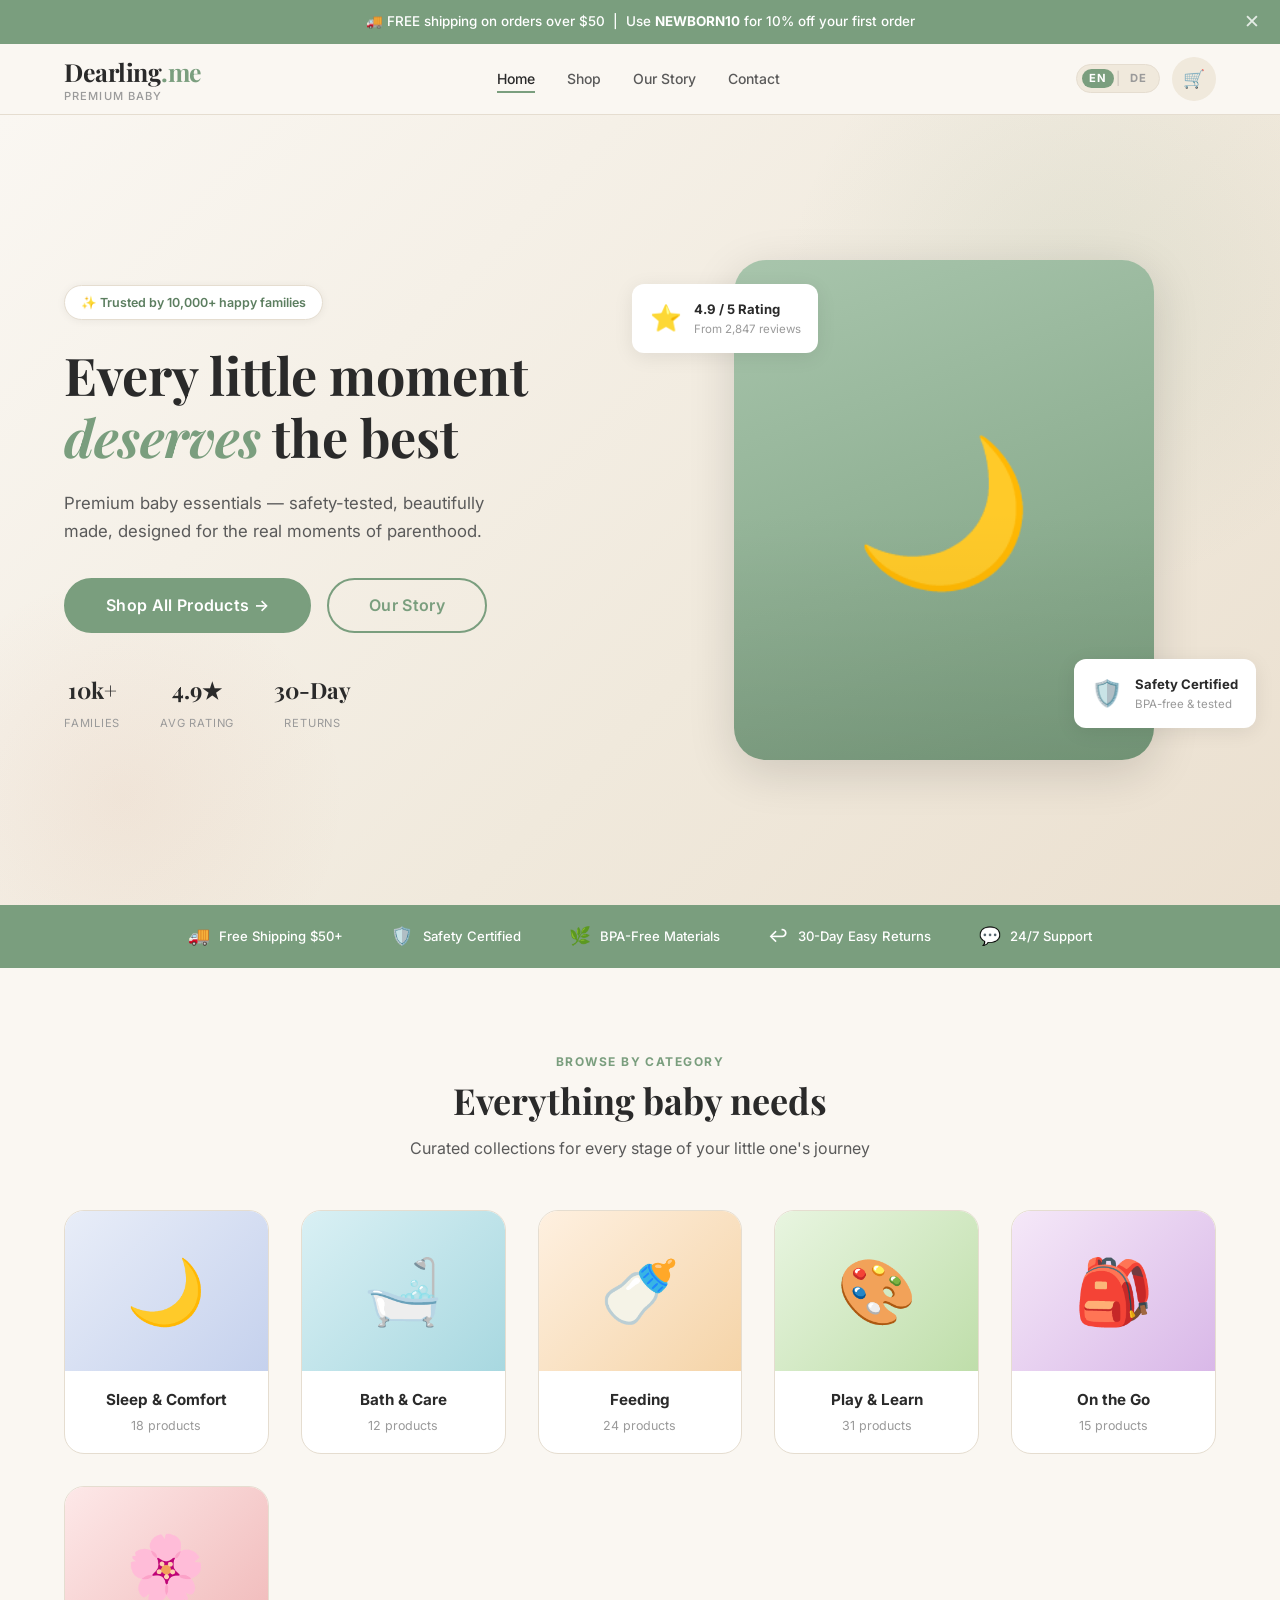
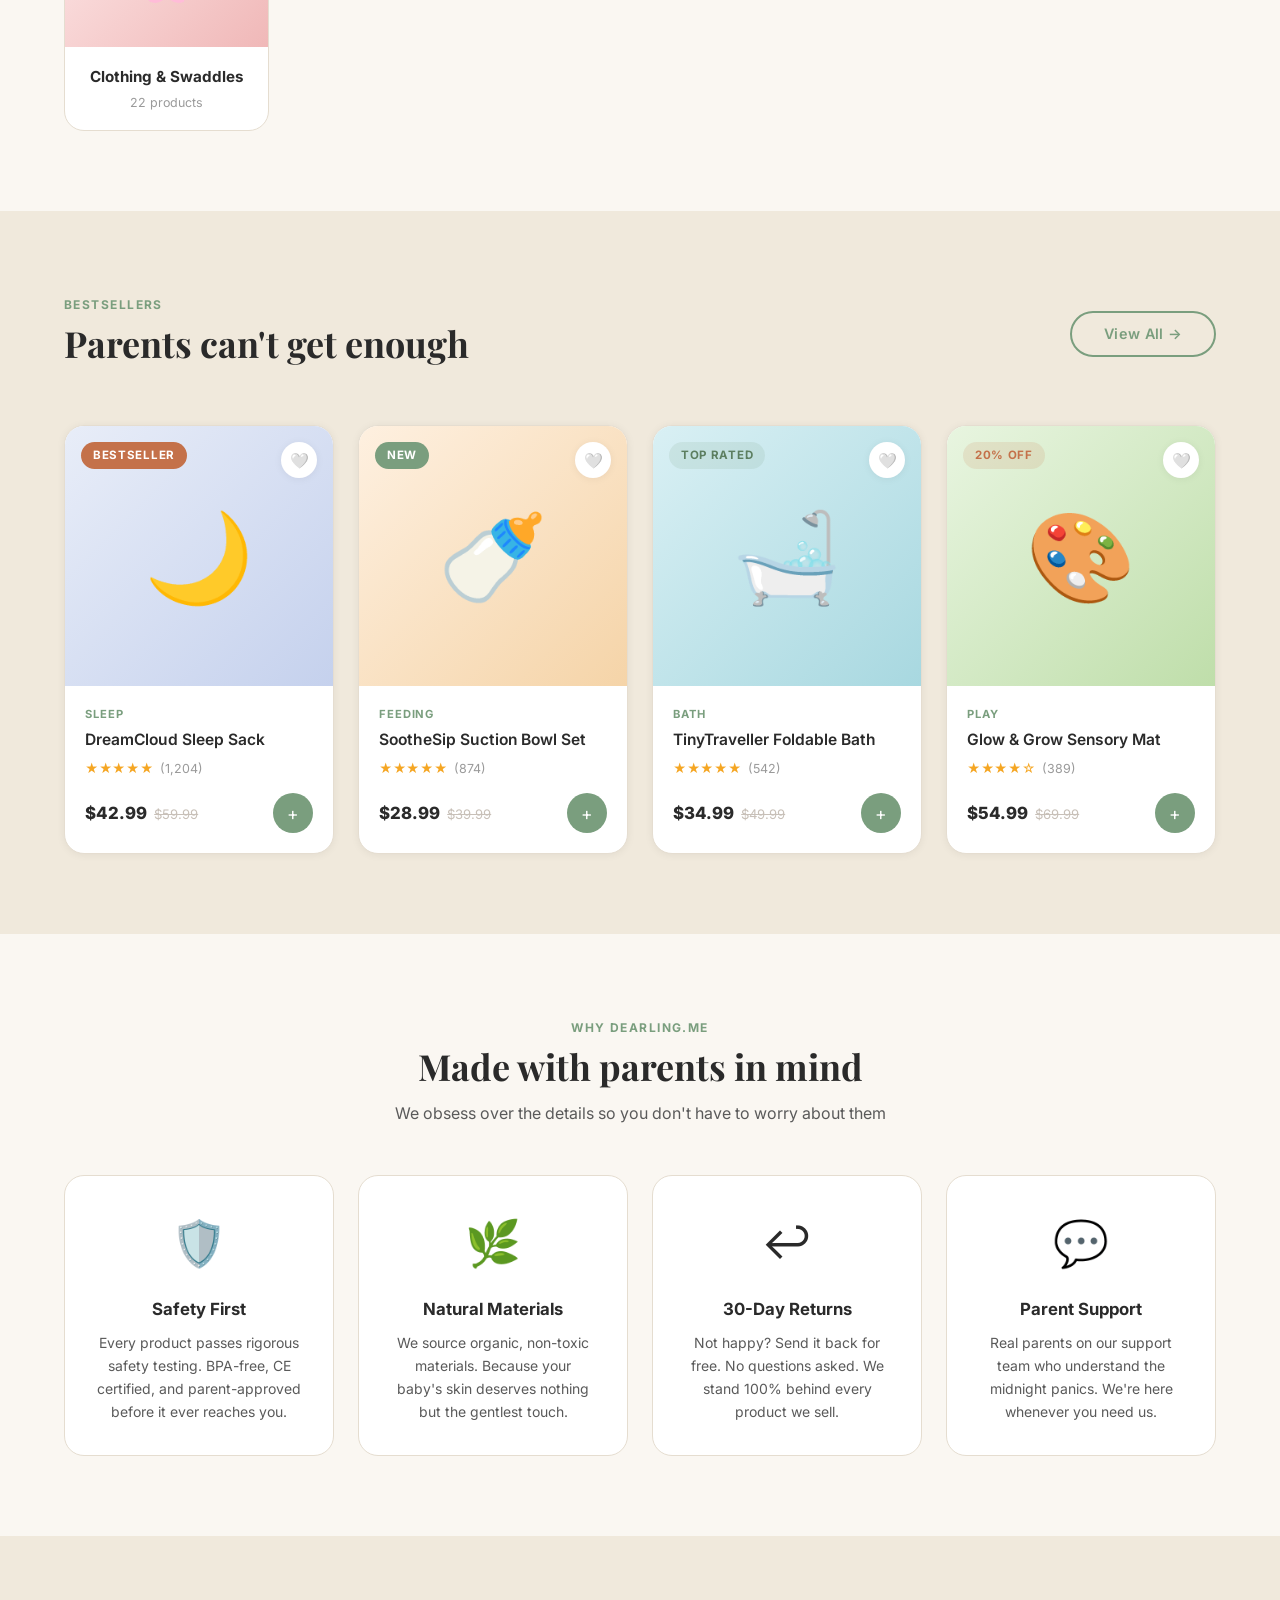
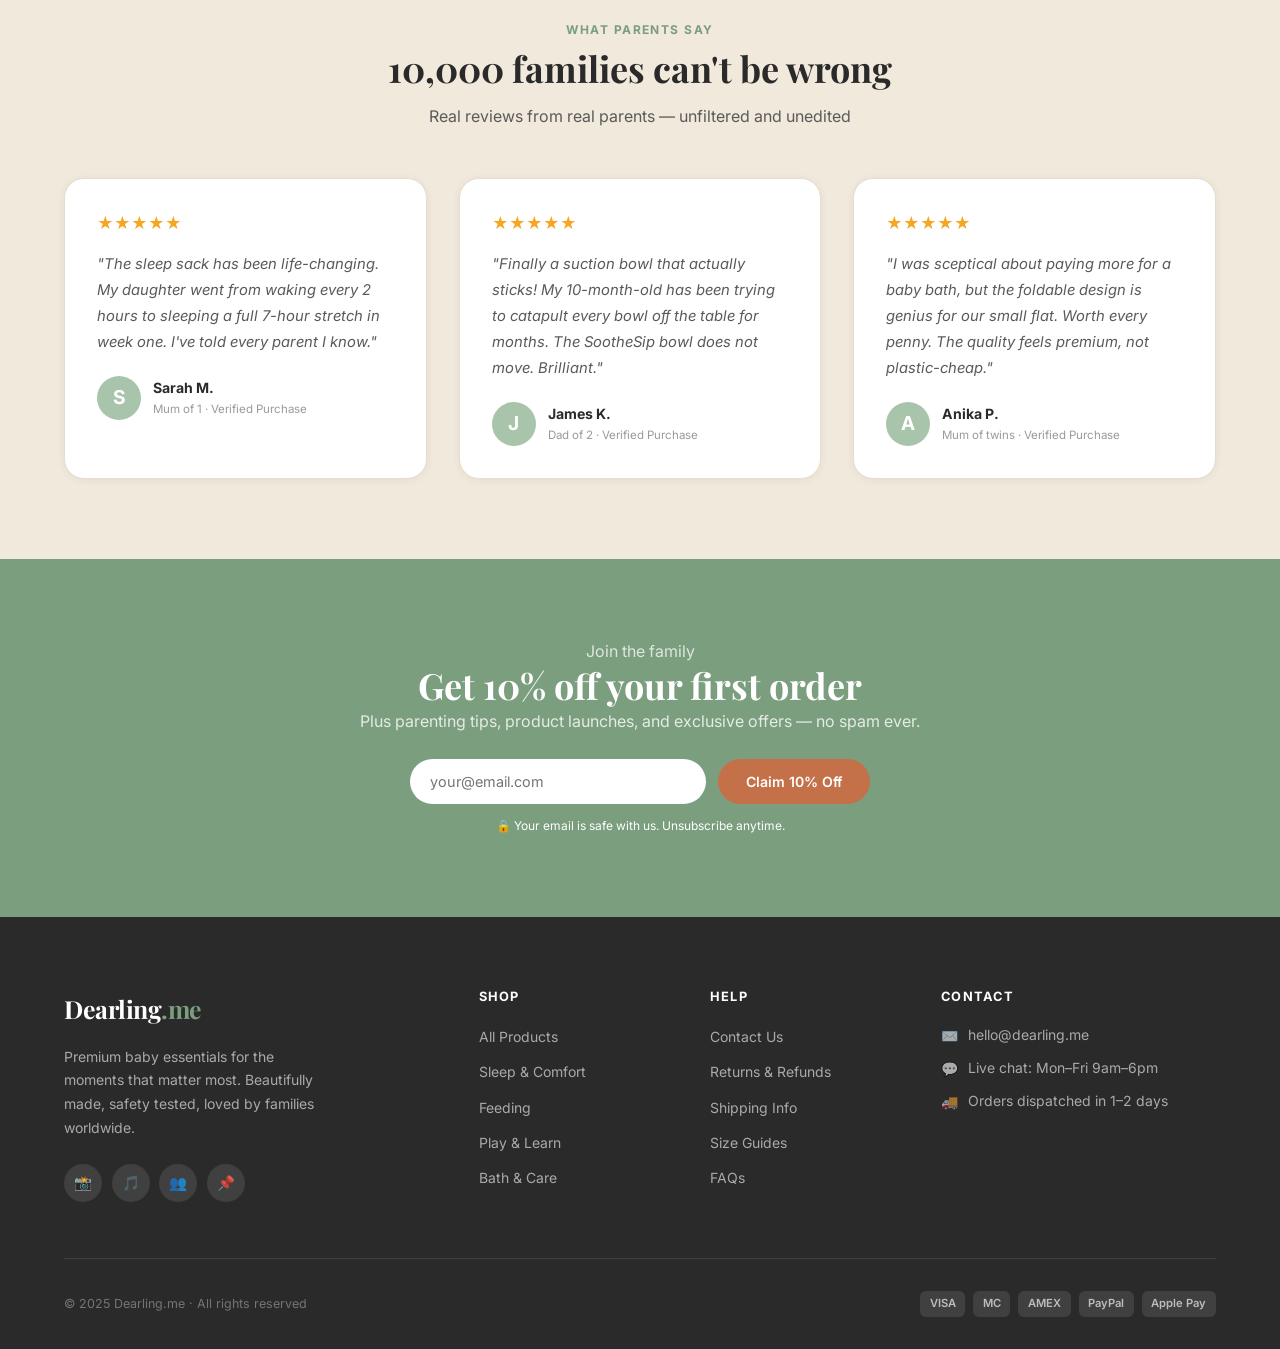
==== index.html @ 8b1aab77 "Add full Dearling.me website with EN/DE bilingual support - index.html: homepage with hero, categori" ====
<!DOCTYPE html>
<html lang="en">
<head>
  <meta charset="UTF-8">
  <meta name="viewport" content="width=device-width, initial-scale=1.0">
  <title>Dearling.me — Premium Baby Products</title>
  <meta name="description" content="Beautifully designed, safety-tested baby essentials. Sleep, feeding, bath, and play products parents trust.">
  <link rel="preconnect" href="https://fonts.googleapis.com">
  <link rel="preconnect" href="https://fonts.gstatic.com" crossorigin>
  <link href="https://fonts.googleapis.com/css2?family=Inter:wght@400;500;600;700;800&family=Playfair+Display:ital,wght@0,400;0,600;0,700;1,400&display=swap" rel="stylesheet">
  <link rel="stylesheet" href="css/style.css">
</head>
<body>

  <!-- PROMO BANNER -->
  <div class="promo-banner">
    <span data-i18n="promo">🚚 FREE shipping on orders over $50 &nbsp;|&nbsp; Use <strong>NEWBORN10</strong> for 10% off your first order</span>
    <button class="promo-close" aria-label="Close">✕</button>
  </div>

  <!-- HEADER -->
  <header class="header">
    <div class="container">
      <nav class="nav">
        <a href="index.html" class="logo">Dearling<span>.me</span><small>Premium Baby</small></a>
        <ul class="nav-links">
          <li><a href="index.html" class="active" data-i18n="nav.home">Home</a></li>
          <li><a href="pages/shop.html" data-i18n="nav.shop">Shop</a></li>
          <li><a href="pages/about.html" data-i18n="nav.about">Our Story</a></li>
          <li><a href="pages/contact.html" data-i18n="nav.contact">Contact</a></li>
        </ul>
        <div class="nav-actions">
          <div class="lang-switcher">
            <button class="lang-btn active" data-lang="en">EN</button>
            <span class="lang-sep">|</span>
            <button class="lang-btn" data-lang="de">DE</button>
          </div>
          <a href="pages/cart.html" class="cart-btn" aria-label="Shopping cart">
            🛒 <span class="cart-count"></span>
          </a>
          <button class="hamburger" aria-label="Open menu">
            <span></span><span></span><span></span>
          </button>
        </div>
      </nav>
    </div>
  </header>

  <!-- MOBILE NAV -->
  <div class="mobile-nav" role="dialog" aria-label="Mobile menu">
    <button class="mobile-nav-close" aria-label="Close menu">✕</button>
    <ul class="mobile-nav-links">
      <li><a href="index.html" data-i18n="nav.home">Home</a></li>
      <li><a href="pages/shop.html" data-i18n="nav.shop">Shop</a></li>
      <li><a href="pages/about.html" data-i18n="nav.about">Our Story</a></li>
      <li><a href="pages/contact.html" data-i18n="nav.contact">Contact</a></li>
      <li><a href="pages/cart.html">Cart 🛒</a></li>
    </ul>
  </div>

  <!-- ===================== HERO ===================== -->
  <section class="hero">
    <div class="container">
      <div class="hero-inner">
        <div class="hero-content">
          <div class="hero-tag" data-i18n="hero.tag">✨ Trusted by 10,000+ happy families</div>
          <h1 data-i18n="hero.h1">Every little moment <em>deserves</em> the best</h1>
          <p class="hero-subtitle" data-i18n="hero.subtitle">Premium baby essentials — safety-tested, beautifully made, designed for the real moments of parenthood.</p>
          <div class="hero-ctas">
            <a href="pages/shop.html" class="btn btn-primary btn-lg" data-i18n="hero.cta1">Shop All Products →</a>
            <a href="pages/about.html" class="btn btn-secondary btn-lg" data-i18n="hero.cta2">Our Story</a>
          </div>
          <div class="hero-stats">
            <div class="stat-item">
              <span class="stat-num" data-i18n="hero.stat1.num">10k+</span>
              <span class="stat-label" data-i18n="hero.stat1.label">Families</span>
            </div>
            <div class="stat-item">
              <span class="stat-num" data-i18n="hero.stat2.num">4.9★</span>
              <span class="stat-label" data-i18n="hero.stat2.label">Avg Rating</span>
            </div>
            <div class="stat-item">
              <span class="stat-num" data-i18n="hero.stat3.num">30-Day</span>
              <span class="stat-label" data-i18n="hero.stat3.label">Returns</span>
            </div>
          </div>
        </div>

        <div class="hero-visual">
          <div class="hero-img-wrap">🌙</div>
          <div class="hero-float card-1">
            <div class="float-icon">⭐</div>
            <div>
              <div class="float-title" data-i18n="hero.f1.title">4.9 / 5 Rating</div>
              <div class="float-sub" data-i18n="hero.f1.sub">From 2,847 reviews</div>
            </div>
          </div>
          <div class="hero-float card-2">
            <div class="float-icon">🛡️</div>
            <div>
              <div class="float-title" data-i18n="hero.f2.title">Safety Certified</div>
              <div class="float-sub" data-i18n="hero.f2.sub">BPA-free & tested</div>
            </div>
          </div>
        </div>
      </div>
    </div>
  </section>

  <!-- TRUST BAR -->
  <div class="trust-bar">
    <div class="container">
      <div class="trust-items">
        <div class="trust-item"><span>🚚</span><span data-i18n="trust.ship">Free Shipping $50+</span></div>
        <div class="trust-item"><span>🛡️</span><span data-i18n="trust.safety">Safety Certified</span></div>
        <div class="trust-item"><span>🌿</span><span data-i18n="trust.bpa">BPA-Free Materials</span></div>
        <div class="trust-item"><span>↩️</span><span data-i18n="trust.returns">30-Day Easy Returns</span></div>
        <div class="trust-item"><span>💬</span><span data-i18n="trust.support">24/7 Support</span></div>
      </div>
    </div>
  </div>

  <!-- ===================== CATEGORIES ===================== -->
  <section class="section">
    <div class="container">
      <div class="section-header center">
        <span class="eyebrow" data-i18n="cat.eyebrow">Browse by Category</span>
        <h2 data-i18n="cat.h2">Everything baby needs</h2>
        <p data-i18n="cat.sub">Curated collections for every stage of your little one's journey</p>
      </div>
      <div class="grid-3" style="grid-template-columns: repeat(auto-fit, minmax(180px, 1fr));">
        <a href="pages/shop.html?cat=sleep" class="category-card">
          <div class="category-img cat-sleep">🌙</div>
          <div class="category-body">
            <div class="category-name" data-i18n="cat.sleep">Sleep & Comfort</div>
            <div class="category-sub" data-i18n="cat.sleep.n">18 products</div>
          </div>
        </a>
        <a href="pages/shop.html?cat=bath" class="category-card">
          <div class="category-img cat-bath">🛁</div>
          <div class="category-body">
            <div class="category-name" data-i18n="cat.bath">Bath & Care</div>
            <div class="category-sub" data-i18n="cat.bath.n">12 products</div>
          </div>
        </a>
        <a href="pages/shop.html?cat=feed" class="category-card">
          <div class="category-img cat-feed">🍼</div>
          <div class="category-body">
            <div class="category-name" data-i18n="cat.feed">Feeding</div>
            <div class="category-sub" data-i18n="cat.feed.n">24 products</div>
          </div>
        </a>
        <a href="pages/shop.html?cat=play" class="category-card">
          <div class="category-img cat-play">🎨</div>
          <div class="category-body">
            <div class="category-name" data-i18n="cat.play">Play & Learn</div>
            <div class="category-sub" data-i18n="cat.play.n">31 products</div>
          </div>
        </a>
        <a href="pages/shop.html?cat=travel" class="category-card">
          <div class="category-img cat-travel">🎒</div>
          <div class="category-body">
            <div class="category-name" data-i18n="cat.travel">On the Go</div>
            <div class="category-sub" data-i18n="cat.travel.n">15 products</div>
          </div>
        </a>
        <a href="pages/shop.html?cat=wear" class="category-card">
          <div class="category-img cat-wear">🌸</div>
          <div class="category-body">
            <div class="category-name" data-i18n="cat.wear">Clothing & Swaddles</div>
            <div class="category-sub" data-i18n="cat.wear.n">22 products</div>
          </div>
        </a>
      </div>
    </div>
  </section>

  <!-- ===================== FEATURED PRODUCTS ===================== -->
  <section class="section why-bg">
    <div class="container">
      <div class="section-header flex-between">
        <div>
          <span class="eyebrow" data-i18n="best.eyebrow">Bestsellers</span>
          <h2 data-i18n="best.h2">Parents can't get enough</h2>
        </div>
        <a href="pages/shop.html" class="btn btn-secondary" style="flex-shrink:0" data-i18n="best.viewall">View All →</a>
      </div>
      <div class="grid-4">

        <div class="product-card">
          <div class="product-card-img" style="background:linear-gradient(135deg,#E8EDF8,#C5D1ED);">🌙
            <div class="product-card-badges"><span class="badge badge-sale">Bestseller</span></div>
            <button class="product-card-wish">🤍</button>
          </div>
          <div class="product-card-body">
            <div class="card-category" data-i18n="card.cat.sleep">Sleep</div>
            <a href="pages/product.html"><div class="card-name">DreamCloud Sleep Sack</div></a>
            <div class="card-rating"><span class="stars">★★★★★</span><span class="rating-count">(1,204)</span></div>
            <div class="product-card-footer">
              <div class="card-price"><span class="price-now">$42.99</span><span class="price-was">$59.99</span></div>
              <button class="add-cart-btn" data-add-cart="dream-sleep-sack" data-name="DreamCloud Sleep Sack" data-price="42.99" data-emoji="🌙">+</button>
            </div>
          </div>
        </div>

        <div class="product-card">
          <div class="product-card-img" style="background:linear-gradient(135deg,#FEF0E0,#F5D4A8);">🍼
            <div class="product-card-badges"><span class="badge badge-new">New</span></div>
            <button class="product-card-wish">🤍</button>
          </div>
          <div class="product-card-body">
            <div class="card-category" data-i18n="card.cat.feed">Feeding</div>
            <a href="pages/product.html"><div class="card-name">SootheSip Suction Bowl Set</div></a>
            <div class="card-rating"><span class="stars">★★★★★</span><span class="rating-count">(874)</span></div>
            <div class="product-card-footer">
              <div class="card-price"><span class="price-now">$28.99</span><span class="price-was">$39.99</span></div>
              <button class="add-cart-btn" data-add-cart="soothe-sip-bowl" data-name="SootheSip Suction Bowl Set" data-price="28.99" data-emoji="🍼">+</button>
            </div>
          </div>
        </div>

        <div class="product-card">
          <div class="product-card-img" style="background:linear-gradient(135deg,#D9F0F4,#A8D8E0);">🛁
            <div class="product-card-badges"><span class="badge badge-sage">Top Rated</span></div>
            <button class="product-card-wish">🤍</button>
          </div>
          <div class="product-card-body">
            <div class="card-category" data-i18n="card.cat.bath">Bath</div>
            <a href="pages/product.html"><div class="card-name">TinyTraveller Foldable Bath</div></a>
            <div class="card-rating"><span class="stars">★★★★★</span><span class="rating-count">(542)</span></div>
            <div class="product-card-footer">
              <div class="card-price"><span class="price-now">$34.99</span><span class="price-was">$49.99</span></div>
              <button class="add-cart-btn" data-add-cart="tiny-traveller-bath" data-name="TinyTraveller Foldable Bath" data-price="34.99" data-emoji="🛁">+</button>
            </div>
          </div>
        </div>

        <div class="product-card">
          <div class="product-card-img" style="background:linear-gradient(135deg,#E8F5E0,#BFDEAA);">🎨
            <div class="product-card-badges"><span class="badge badge-terra">20% Off</span></div>
            <button class="product-card-wish">🤍</button>
          </div>
          <div class="product-card-body">
            <div class="card-category" data-i18n="card.cat.play">Play</div>
            <a href="pages/product.html"><div class="card-name">Glow &amp; Grow Sensory Mat</div></a>
            <div class="card-rating"><span class="stars">★★★★☆</span><span class="rating-count">(389)</span></div>
            <div class="product-card-footer">
              <div class="card-price"><span class="price-now">$54.99</span><span class="price-was">$69.99</span></div>
              <button class="add-cart-btn" data-add-cart="glow-grow-mat" data-name="Glow & Grow Sensory Mat" data-price="54.99" data-emoji="🎨">+</button>
            </div>
          </div>
        </div>

      </div>
    </div>
  </section>

  <!-- ===================== WHY US ===================== -->
  <section class="section">
    <div class="container">
      <div class="section-header center">
        <span class="eyebrow" data-i18n="why.eyebrow">Why Dearling.me</span>
        <h2 data-i18n="why.h2">Made with parents in mind</h2>
        <p data-i18n="why.sub">We obsess over the details so you don't have to worry about them</p>
      </div>
      <div class="grid-4">
        <div class="why-card">
          <div class="why-icon">🛡️</div>
          <div class="why-title" data-i18n="why.s.title">Safety First</div>
          <div class="why-desc" data-i18n="why.s.desc">Every product passes rigorous safety testing. BPA-free, CE certified, and parent-approved before it ever reaches you.</div>
        </div>
        <div class="why-card">
          <div class="why-icon">🌿</div>
          <div class="why-title" data-i18n="why.n.title">Natural Materials</div>
          <div class="why-desc" data-i18n="why.n.desc">We source organic, non-toxic materials. Because your baby's skin deserves nothing but the gentlest touch.</div>
        </div>
        <div class="why-card">
          <div class="why-icon">↩️</div>
          <div class="why-title" data-i18n="why.r.title">30-Day Returns</div>
          <div class="why-desc" data-i18n="why.r.desc">Not happy? Send it back for free. No questions asked. We stand 100% behind every product we sell.</div>
        </div>
        <div class="why-card">
          <div class="why-icon">💬</div>
          <div class="why-title" data-i18n="why.p.title">Parent Support</div>
          <div class="why-desc" data-i18n="why.p.desc">Real parents on our support team who understand the midnight panics. We're here whenever you need us.</div>
        </div>
      </div>
    </div>
  </section>

  <!-- ===================== TESTIMONIALS ===================== -->
  <section class="section why-bg">
    <div class="container">
      <div class="section-header center">
        <span class="eyebrow" data-i18n="test.eyebrow">What Parents Say</span>
        <h2 data-i18n="test.h2">10,000 families can't be wrong</h2>
        <p data-i18n="test.sub">Real reviews from real parents — unfiltered and unedited</p>
      </div>
      <div class="grid-3">
        <div class="testimonial-card">
          <div class="test-rating">★★★★★</div>
          <p class="test-text" data-i18n="test.1.text">"The sleep sack has been life-changing. My daughter went from waking every 2 hours to sleeping a full 7-hour stretch in week one."</p>
          <div class="test-author">
            <div class="author-av">S</div>
            <div>
              <div class="author-name" data-i18n="test.1.name">Sarah M.</div>
              <div class="author-meta" data-i18n="test.1.meta">Mum of 1 · Verified Purchase</div>
            </div>
          </div>
        </div>
        <div class="testimonial-card">
          <div class="test-rating">★★★★★</div>
          <p class="test-text" data-i18n="test.2.text">"Finally a suction bowl that actually sticks! The SootheSip bowl does not move. Brilliant."</p>
          <div class="test-author">
            <div class="author-av">J</div>
            <div>
              <div class="author-name" data-i18n="test.2.name">James K.</div>
              <div class="author-meta" data-i18n="test.2.meta">Dad of 2 · Verified Purchase</div>
            </div>
          </div>
        </div>
        <div class="testimonial-card">
          <div class="test-rating">★★★★★</div>
          <p class="test-text" data-i18n="test.3.text">"I was sceptical about paying more for a baby bath, but the foldable design is genius. Worth every penny."</p>
          <div class="test-author">
            <div class="author-av">A</div>
            <div>
              <div class="author-name" data-i18n="test.3.name">Anika P.</div>
              <div class="author-meta" data-i18n="test.3.meta">Mum of twins · Verified Purchase</div>
            </div>
          </div>
        </div>
      </div>
    </div>
  </section>

  <!-- NEWSLETTER -->
  <section class="section newsletter text-center">
    <div class="container">
      <span class="eyebrow" data-i18n="news.eyebrow">Join the family</span>
      <h2 data-i18n="news.h2">Get 10% off your first order</h2>
      <p style="color:rgba(255,255,255,0.8)" data-i18n="news.sub">Plus parenting tips, product launches, and exclusive offers — no spam ever.</p>
      <form class="newsletter-form" novalidate>
        <input type="email" class="newsletter-input" data-i18n-ph="news.ph" placeholder="your@email.com" required>
        <button type="submit" class="newsletter-btn" data-i18n="news.btn">Claim 10% Off</button>
      </form>
      <p class="newsletter-note" data-i18n="news.note">🔒 Your email is safe with us. Unsubscribe anytime.</p>
    </div>
  </section>

  <!-- FOOTER -->
  <footer class="footer">
    <div class="container">
      <div class="footer-grid">
        <div class="footer-brand">
          <div class="logo">Dearling<span>.me</span></div>
          <p data-i18n="footer.tagline">Premium baby essentials for the moments that matter most.</p>
          <div class="footer-socials">
            <a href="#" class="social-btn">📸</a><a href="#" class="social-btn">🎵</a>
            <a href="#" class="social-btn">👥</a><a href="#" class="social-btn">📌</a>
          </div>
        </div>
        <div class="footer-col">
          <h4 data-i18n="footer.shop">Shop</h4>
          <ul class="footer-links">
            <li><a href="pages/shop.html" data-i18n="footer.all">All Products</a></li>
            <li><a href="pages/shop.html?cat=sleep" data-i18n="cat.sleep">Sleep &amp; Comfort</a></li>
            <li><a href="pages/shop.html?cat=feed" data-i18n="cat.feed">Feeding</a></li>
            <li><a href="pages/shop.html?cat=play" data-i18n="cat.play">Play &amp; Learn</a></li>
            <li><a href="pages/shop.html?cat=bath" data-i18n="cat.bath">Bath &amp; Care</a></li>
          </ul>
        </div>
        <div class="footer-col">
          <h4 data-i18n="footer.help">Help</h4>
          <ul class="footer-links">
            <li><a href="pages/contact.html" data-i18n="footer.contactus">Contact Us</a></li>
            <li><a href="#" data-i18n="footer.returns">Returns &amp; Refunds</a></li>
            <li><a href="#" data-i18n="footer.shipping">Shipping Info</a></li>
            <li><a href="#" data-i18n="footer.sizes">Size Guides</a></li>
            <li><a href="#" data-i18n="footer.faq">FAQs</a></li>
          </ul>
        </div>
        <div class="footer-col">
          <h4 data-i18n="footer.contact">Contact</h4>
          <div class="footer-contact-item"><span>✉️</span><span>hello@dearling.me</span></div>
          <div class="footer-contact-item"><span>💬</span><span data-i18n="footer.chat">Live chat: Mon–Fri 9am–6pm</span></div>
          <div class="footer-contact-item"><span>🚚</span><span data-i18n="footer.dispatch">Orders dispatched in 1–2 days</span></div>
        </div>
      </div>
      <div class="footer-bottom">
        <p data-i18n="footer.copy">© 2025 Dearling.me · All rights reserved</p>
        <div class="payment-icons">
          <span class="pay-icon">VISA</span><span class="pay-icon">MC</span>
          <span class="pay-icon">AMEX</span><span class="pay-icon">PayPal</span>
          <span class="pay-icon">Apple Pay</span>
        </div>
      </div>
    </div>
  </footer>

  <script src="js/main.js"></script>
  <script src="js/i18n.js"></script>
</body>
</html>
---- css/style.css ----
/* ===================================================================
   DEARLING.ME — Premium Baby Products
   Global Stylesheet
   =================================================================== */

/* ===== CSS VARIABLES ===== */
:root {
  --cream:        #FAF7F2;
  --cream-dark:   #F0E9DC;
  --cream-darker: #E8DDD0;
  --sage:         #7A9E7E;
  --sage-dark:    #5C7E60;
  --sage-light:   #A8C5AC;
  --terracotta:   #C4714A;
  --terra-light:  #E8A882;
  --dark:         #2A2A2A;
  --medium:       #5A5A5A;
  --light:        #9A9A9A;
  --lighter:      #C8C0B8;
  --border:       #E5DDD0;
  --white:        #FFFFFF;
  --shadow-sm:    0 1px 8px rgba(0,0,0,0.06);
  --shadow:       0 4px 20px rgba(0,0,0,0.08);
  --shadow-lg:    0 12px 48px rgba(0,0,0,0.14);
  --radius:       12px;
  --radius-lg:    20px;
  --radius-xl:    32px;
  --transition:   all 0.3s ease;
  --font-heading: 'Playfair Display', Georgia, serif;
  --font-body:    'Inter', -apple-system, BlinkMacSystemFont, sans-serif;
}

/* ===== RESET & BASE ===== */
*, *::before, *::after { box-sizing: border-box; margin: 0; padding: 0; }
html { scroll-behavior: smooth; font-size: 16px; }
body {
  font-family: var(--font-body);
  background: var(--cream);
  color: var(--dark);
  line-height: 1.6;
  overflow-x: hidden;
  -webkit-font-smoothing: antialiased;
}
img { max-width: 100%; height: auto; display: block; }
a { text-decoration: none; color: inherit; }
ul { list-style: none; }
button { cursor: pointer; border: none; background: none; font-family: inherit; }
input, textarea, select { font-family: inherit; }

/* ===== TYPOGRAPHY ===== */
h1, h2, h3, h4, h5 {
  font-family: var(--font-heading);
  line-height: 1.2;
  color: var(--dark);
}
h1 { font-size: clamp(2rem, 5vw, 3.25rem); }
h2 { font-size: clamp(1.5rem, 3vw, 2.25rem); }
h3 { font-size: clamp(1.15rem, 2vw, 1.6rem); }
h4 { font-size: 1.15rem; }
p  { color: var(--medium); line-height: 1.7; }

/* ===== LAYOUT UTILITIES ===== */
.container { max-width: 1200px; margin: 0 auto; padding: 0 1.5rem; }
.section    { padding: 5rem 0; }
.section-sm { padding: 3rem 0; }

.grid-2 { display: grid; grid-template-columns: repeat(auto-fit, minmax(280px, 1fr)); gap: 2rem; }
.grid-3 { display: grid; grid-template-columns: repeat(auto-fit, minmax(240px, 1fr)); gap: 2rem; }
.grid-4 { display: grid; grid-template-columns: repeat(auto-fit, minmax(200px, 1fr)); gap: 1.5rem; }

.flex         { display: flex; align-items: center; }
.flex-between { display: flex; align-items: center; justify-content: space-between; }
.text-center  { text-align: center; }
.text-sage    { color: var(--sage); }
.text-terra   { color: var(--terracotta); }

/* ===== SECTION HEADER ===== */
.section-header            { margin-bottom: 3rem; }
.section-header h2         { margin-bottom: 0.75rem; }
.section-header p          { max-width: 560px; color: var(--medium); }
.section-header.center     { text-align: center; }
.section-header.center p   { margin: 0 auto; }
.section-header .eyebrow   {
  display: inline-block;
  font-size: 0.75rem;
  font-weight: 700;
  letter-spacing: 0.12em;
  text-transform: uppercase;
  color: var(--sage);
  margin-bottom: 0.5rem;
}

/* ===== BUTTONS ===== */
.btn {
  display: inline-flex;
  align-items: center;
  justify-content: center;
  gap: 0.5rem;
  padding: 0.875rem 2rem;
  border-radius: 50px;
  font-size: 0.9rem;
  font-weight: 600;
  letter-spacing: 0.02em;
  transition: var(--transition);
  cursor: pointer;
  border: 2px solid transparent;
  white-space: nowrap;
  line-height: 1;
}
.btn-primary   { background: var(--sage); color: white; border-color: var(--sage); }
.btn-primary:hover {
  background: var(--sage-dark); border-color: var(--sage-dark);
  transform: translateY(-2px);
  box-shadow: 0 8px 24px rgba(122,158,126,0.35);
}
.btn-secondary { background: transparent; color: var(--sage); border-color: var(--sage); }
.btn-secondary:hover { background: var(--sage); color: white; transform: translateY(-2px); }
.btn-dark      { background: var(--dark); color: white; border-color: var(--dark); }
.btn-dark:hover {
  background: #3d3d3d;
  transform: translateY(-2px);
  box-shadow: 0 8px 24px rgba(0,0,0,0.25);
}
.btn-terra     { background: var(--terracotta); color: white; border-color: var(--terracotta); }
.btn-terra:hover {
  background: #b35e38;
  transform: translateY(-2px);
  box-shadow: 0 8px 24px rgba(196,113,74,0.35);
}
.btn-outline-white { background: transparent; color: white; border-color: white; }
.btn-outline-white:hover { background: white; color: var(--sage); }

.btn-lg   { padding: 1.1rem 2.5rem; font-size: 1rem; }
.btn-sm   { padding: 0.6rem 1.25rem; font-size: 0.8rem; }
.btn-full { width: 100%; }

/* ===== BADGE ===== */
.badge {
  display: inline-flex;
  align-items: center;
  padding: 0.25rem 0.75rem;
  border-radius: 50px;
  font-size: 0.72rem;
  font-weight: 700;
  letter-spacing: 0.06em;
  text-transform: uppercase;
}
.badge-sage     { background: rgba(122,158,126,0.14); color: var(--sage-dark); }
.badge-terra    { background: rgba(196,113,74,0.14); color: var(--terracotta); }
.badge-sale     { background: var(--terracotta); color: white; }
.badge-new      { background: var(--sage); color: white; }
.badge-cream    { background: var(--cream-dark); color: var(--medium); }

/* ===== STARS ===== */
.stars        { color: #F5A623; font-size: 0.8rem; letter-spacing: 0.05em; }
.rating-count { font-size: 0.78rem; color: var(--light); }

/* ===================================================================
   PROMO BANNER
   =================================================================== */
.promo-banner {
  background: var(--sage);
  color: white;
  text-align: center;
  padding: 0.7rem 3rem;
  font-size: 0.84rem;
  font-weight: 500;
  position: relative;
  overflow: hidden;
  transition: height 0.35s ease, opacity 0.35s ease;
}
.promo-banner a { color: white; text-decoration: underline; font-weight: 700; }
.promo-close {
  position: absolute;
  right: 1rem; top: 50%;
  transform: translateY(-50%);
  background: none; border: none;
  color: rgba(255,255,255,0.8);
  cursor: pointer;
  font-size: 1.2rem;
  line-height: 1;
  padding: 0.25rem;
  transition: opacity 0.2s;
}
.promo-close:hover { opacity: 1; color: white; }

/* ===================================================================
   HEADER / NAVIGATION
   =================================================================== */
.header {
  background: rgba(250,247,242,0.96);
  backdrop-filter: blur(14px);
  -webkit-backdrop-filter: blur(14px);
  position: sticky;
  top: 0;
  z-index: 100;
  border-bottom: 1px solid var(--border);
  transition: box-shadow 0.3s;
}
.header.scrolled { box-shadow: var(--shadow); }

.nav {
  display: flex;
  align-items: center;
  justify-content: space-between;
  height: 70px;
  gap: 2rem;
}

.logo {
  font-family: var(--font-heading);
  font-size: 1.55rem;
  font-weight: 700;
  color: var(--dark);
  flex-shrink: 0;
  letter-spacing: -0.02em;
}
.logo span { color: var(--sage); }
.logo small { font-size: 0.45em; font-family: var(--font-body); font-weight: 500; color: var(--light); display: block; margin-top: -4px; letter-spacing: 0.1em; text-transform: uppercase; }

.nav-links { display: flex; align-items: center; gap: 2rem; }
.nav-links a {
  font-size: 0.875rem;
  font-weight: 500;
  color: var(--medium);
  transition: color 0.2s;
  position: relative;
  padding-bottom: 2px;
}
.nav-links a::after {
  content: '';
  position: absolute;
  bottom: -4px; left: 0;
  width: 0; height: 2px;
  background: var(--sage);
  transition: width 0.3s;
}
.nav-links a:hover, .nav-links a.active { color: var(--dark); }
.nav-links a:hover::after, .nav-links a.active::after { width: 100%; }

.nav-actions { display: flex; align-items: center; gap: 0.75rem; }

.cart-btn {
  position: relative;
  width: 44px; height: 44px;
  border-radius: 50%;
  background: var(--cream-dark);
  display: flex; align-items: center; justify-content: center;
  font-size: 1.1rem;
  color: var(--dark);
  transition: var(--transition);
  text-decoration: none;
}
.cart-btn:hover { background: var(--sage); color: white; }

.cart-count {
  position: absolute;
  top: -4px; right: -4px;
  width: 20px; height: 20px;
  background: var(--terracotta);
  color: white;
  border-radius: 50%;
  font-size: 0.65rem;
  font-weight: 700;
  display: flex; align-items: center; justify-content: center;
  opacity: 0;
  transform: scale(0);
  transition: var(--transition);
}
.cart-count.visible { opacity: 1; transform: scale(1); }

/* Language Switcher */
.lang-switcher {
  display: flex;
  align-items: center;
  gap: 0.15rem;
  border: 1px solid var(--border);
  border-radius: 50px;
  padding: 0.2rem 0.35rem;
  background: var(--cream-dark);
}
.lang-sep { color: var(--lighter); font-size: 0.8rem; }
.lang-btn {
  font-size: 0.7rem;
  font-weight: 700;
  letter-spacing: 0.06em;
  color: var(--light);
  background: none;
  border: none;
  cursor: pointer;
  padding: 0.25rem 0.45rem;
  border-radius: 50px;
  transition: var(--transition);
  line-height: 1;
}
.lang-btn:hover { color: var(--dark); }
.lang-btn.active {
  color: white;
  background: var(--sage);
}

/* Hamburger */
.hamburger {
  display: none;
  flex-direction: column;
  gap: 5px;
  width: 28px;
  cursor: pointer;
  padding: 4px;
}
.hamburger span {
  display: block;
  height: 2px;
  background: var(--dark);
  border-radius: 2px;
  transition: var(--transition);
}

/* Mobile Nav */
.mobile-nav {
  display: none;
  position: fixed;
  inset: 0;
  background: var(--cream);
  z-index: 200;
  padding: 2rem;
  flex-direction: column;
}
.mobile-nav.open { display: flex; }
.mobile-nav-close {
  position: absolute;
  top: 1.25rem; right: 1.25rem;
  font-size: 1.5rem;
  cursor: pointer;
  color: var(--dark);
  width: 40px; height: 40px;
  display: flex; align-items: center; justify-content: center;
  border-radius: 50%;
  background: var(--cream-dark);
}
.mobile-nav-links {
  display: flex;
  flex-direction: column;
  gap: 1.5rem;
  margin-top: 5rem;
}
.mobile-nav-links a {
  font-family: var(--font-heading);
  font-size: 1.6rem;
  color: var(--dark);
  border-bottom: 1px solid var(--border);
  padding-bottom: 1.25rem;
}
.mobile-nav-links a:last-child { border-bottom: none; }

/* ===================================================================
   HERO
   =================================================================== */
.hero {
  background: linear-gradient(135deg, var(--cream) 0%, var(--cream-dark) 60%, #EBE0D0 100%);
  min-height: calc(100vh - 110px);
  display: flex;
  align-items: center;
  position: relative;
  overflow: hidden;
}
.hero::before {
  content: '';
  position: absolute;
  top: -15%; right: -8%;
  width: 600px; height: 600px;
  border-radius: 50%;
  background: radial-gradient(circle, rgba(122,158,126,0.12) 0%, transparent 70%);
  pointer-events: none;
}
.hero::after {
  content: '';
  position: absolute;
  bottom: -15%; left: -8%;
  width: 450px; height: 450px;
  border-radius: 50%;
  background: radial-gradient(circle, rgba(196,113,74,0.08) 0%, transparent 70%);
  pointer-events: none;
}

.hero-inner {
  display: grid;
  grid-template-columns: 1fr 1fr;
  gap: 4rem;
  align-items: center;
  padding: 5rem 0;
  position: relative;
  z-index: 1;
}

.hero-content { max-width: 560px; }

.hero-tag {
  display: inline-flex;
  align-items: center;
  gap: 0.5rem;
  background: white;
  border: 1px solid var(--border);
  border-radius: 50px;
  padding: 0.4rem 1rem;
  font-size: 0.78rem;
  font-weight: 600;
  color: var(--sage-dark);
  margin-bottom: 1.5rem;
  box-shadow: var(--shadow-sm);
}
.hero h1    { margin-bottom: 1.25rem; }
.hero h1 em { font-style: italic; color: var(--sage); }
.hero-subtitle { font-size: 1.05rem; margin-bottom: 2rem; max-width: 440px; color: var(--medium); }
.hero-ctas  { display: flex; gap: 1rem; flex-wrap: wrap; margin-bottom: 2.5rem; }

.hero-stats { display: flex; gap: 2.5rem; }
.stat-item  { text-align: center; }
.stat-num   { font-family: var(--font-heading); font-size: 1.4rem; font-weight: 700; color: var(--dark); display: block; }
.stat-label { font-size: 0.7rem; color: var(--light); text-transform: uppercase; letter-spacing: 0.07em; }

/* Hero Visual */
.hero-visual {
  position: relative;
  display: flex;
  justify-content: center;
  align-items: center;
}

.hero-img-wrap {
  width: 420px; height: 500px;
  border-radius: var(--radius-xl);
  overflow: hidden;
  box-shadow: var(--shadow-lg);
  background: linear-gradient(160deg, var(--sage-light) 0%, var(--sage) 100%);
  display: flex;
  align-items: center;
  justify-content: center;
  font-size: 9rem;
  position: relative;
}
.hero-img-wrap::after {
  content: '';
  position: absolute;
  inset: 0;
  background: linear-gradient(to bottom, transparent 50%, rgba(0,0,0,0.08) 100%);
}

/* Floating cards */
.hero-float {
  position: absolute;
  background: white;
  border-radius: var(--radius);
  padding: 0.875rem 1.1rem;
  box-shadow: var(--shadow);
  display: flex;
  align-items: center;
  gap: 0.75rem;
  animation: floatCard 4s ease-in-out infinite;
}
.hero-float.card-1 { top: 1.5rem; left: -2.5rem; animation-delay: 0s; }
.hero-float.card-2 { bottom: 2rem; right: -2.5rem; animation-delay: 2s; }
@keyframes floatCard {
  0%, 100% { transform: translateY(0); }
  50%       { transform: translateY(-8px); }
}
.float-icon  { font-size: 1.6rem; }
.float-title { font-weight: 700; font-size: 0.82rem; color: var(--dark); }
.float-sub   { font-size: 0.72rem; color: var(--light); }

/* ===================================================================
   TRUST BAR
   =================================================================== */
.trust-bar { background: var(--sage); padding: 1.1rem 0; }
.trust-items {
  display: flex;
  align-items: center;
  justify-content: center;
  gap: 3rem;
  flex-wrap: wrap;
}
.trust-item {
  display: flex;
  align-items: center;
  gap: 0.6rem;
  color: white;
  font-size: 0.82rem;
  font-weight: 500;
}
.trust-item span:first-child { font-size: 1.1rem; }

/* ===================================================================
   PRODUCT CARD
   =================================================================== */
.product-card {
  background: white;
  border-radius: var(--radius-lg);
  overflow: hidden;
  box-shadow: var(--shadow-sm);
  transition: var(--transition);
  border: 1px solid var(--border);
}
.product-card:hover {
  transform: translateY(-6px);
  box-shadow: var(--shadow-lg);
}

.product-card-img {
  height: 260px;
  overflow: hidden;
  position: relative;
  background: var(--cream-dark);
  display: flex;
  align-items: center;
  justify-content: center;
  font-size: 5.5rem;
}
.product-card-img img {
  width: 100%; height: 100%;
  object-fit: cover;
  transition: transform 0.5s ease;
}
.product-card:hover .product-card-img img { transform: scale(1.06); }

.product-card-badges {
  position: absolute;
  top: 1rem; left: 1rem;
  display: flex;
  flex-direction: column;
  gap: 0.35rem;
}

.product-card-wish {
  position: absolute;
  top: 1rem; right: 1rem;
  width: 36px; height: 36px;
  border-radius: 50%;
  background: white;
  display: flex; align-items: center; justify-content: center;
  cursor: pointer;
  border: none;
  box-shadow: var(--shadow-sm);
  font-size: 0.95rem;
  color: var(--lighter);
  transition: var(--transition);
}
.product-card-wish:hover, .product-card-wish.active { color: #e85d75; transform: scale(1.1); }

.product-card-body { padding: 1.2rem 1.25rem; }
.card-category   { font-size: 0.7rem; color: var(--sage); font-weight: 700; text-transform: uppercase; letter-spacing: 0.08em; margin-bottom: 0.35rem; }
.card-name       { font-size: 0.975rem; font-weight: 600; color: var(--dark); margin-bottom: 0.5rem; line-height: 1.4; }
.card-rating     { display: flex; align-items: center; gap: 0.4rem; margin-bottom: 0.875rem; }

.product-card-footer {
  display: flex;
  align-items: center;
  justify-content: space-between;
}
.card-price        { display: flex; align-items: baseline; gap: 0.45rem; flex-wrap: wrap; }
.price-now         { font-size: 1.05rem; font-weight: 800; color: var(--dark); }
.price-was         { font-size: 0.82rem; color: var(--lighter); text-decoration: line-through; }
.price-save-tag    { font-size: 0.7rem; color: var(--terracotta); font-weight: 700; }

.add-cart-btn {
  width: 40px; height: 40px;
  border-radius: 50%;
  background: var(--sage);
  color: white;
  display: flex; align-items: center; justify-content: center;
  font-size: 1.1rem;
  transition: var(--transition);
  border: none;
  cursor: pointer;
  flex-shrink: 0;
}
.add-cart-btn:hover { background: var(--sage-dark); transform: scale(1.1); }

/* ===================================================================
   CATEGORY CARD
   =================================================================== */
.category-card {
  background: white;
  border-radius: var(--radius-lg);
  overflow: hidden;
  border: 1px solid var(--border);
  transition: var(--transition);
  display: block;
  text-align: center;
}
.category-card:hover { transform: translateY(-4px); box-shadow: var(--shadow); }
.category-img  { height: 160px; display: flex; align-items: center; justify-content: center; font-size: 4rem; }
.category-body { padding: 1.1rem 1.25rem; }
.category-name { font-weight: 700; color: var(--dark); font-size: 0.95rem; margin-bottom: 0.2rem; }
.category-sub  { font-size: 0.78rem; color: var(--light); }

/* Category bg colours */
.cat-sleep  { background: linear-gradient(135deg, #E8EDF8 0%, #C5D1ED 100%); }
.cat-bath   { background: linear-gradient(135deg, #D9F0F4 0%, #A8D8E0 100%); }
.cat-feed   { background: linear-gradient(135deg, #FEF0E0 0%, #F5D4A8 100%); }
.cat-play   { background: linear-gradient(135deg, #E8F5E0 0%, #BFDEAA 100%); }
.cat-travel { background: linear-gradient(135deg, #F5E8F8 0%, #D9B8E8 100%); }
.cat-wear   { background: linear-gradient(135deg, #FDE8E8 0%, #F0B8B8 100%); }

/* ===================================================================
   WHY US SECTION
   =================================================================== */
.why-bg { background: var(--cream-dark); }
.why-card {
  background: white;
  border-radius: var(--radius-lg);
  padding: 2rem;
  border: 1px solid var(--border);
  transition: var(--transition);
  text-align: center;
}
.why-card:hover { box-shadow: var(--shadow); transform: translateY(-3px); }
.why-icon  { font-size: 2.8rem; margin-bottom: 1rem; }
.why-title { font-size: 1.05rem; font-weight: 700; color: var(--dark); margin-bottom: 0.5rem; }
.why-desc  { font-size: 0.875rem; color: var(--medium); line-height: 1.65; }

/* ===================================================================
   TESTIMONIALS
   =================================================================== */
.testimonial-card {
  background: white;
  border-radius: var(--radius-lg);
  padding: 2rem;
  border: 1px solid var(--border);
  box-shadow: var(--shadow-sm);
}
.test-rating  { color: #F5A623; font-size: 1rem; margin-bottom: 1rem; }
.test-text    { font-size: 0.925rem; color: var(--medium); line-height: 1.75; margin-bottom: 1.25rem; font-style: italic; }
.test-author  { display: flex; align-items: center; gap: 0.75rem; }
.author-av    {
  width: 44px; height: 44px;
  border-radius: 50%;
  background: var(--sage-light);
  display: flex; align-items: center; justify-content: center;
  font-size: 1.2rem;
  color: white;
  font-weight: 700;
  flex-shrink: 0;
}
.author-name  { font-weight: 700; font-size: 0.88rem; color: var(--dark); }
.author-meta  { font-size: 0.72rem; color: var(--light); }

/* ===================================================================
   NEWSLETTER
   =================================================================== */
.newsletter { background: var(--sage); }
.newsletter h2, .newsletter p { color: white; }
.newsletter .eyebrow { color: rgba(255,255,255,0.75); }
.newsletter-form {
  display: flex;
  gap: 0.75rem;
  max-width: 460px;
  margin: 1.5rem auto 0;
}
.newsletter-input {
  flex: 1;
  padding: 0.9rem 1.25rem;
  border-radius: 50px;
  border: none;
  font-size: 0.9rem;
  outline: none;
  background: white;
}
.newsletter-btn {
  background: var(--terracotta);
  color: white;
  padding: 0.9rem 1.75rem;
  border-radius: 50px;
  border: none;
  font-weight: 600;
  font-size: 0.88rem;
  cursor: pointer;
  white-space: nowrap;
  transition: var(--transition);
}
.newsletter-btn:hover { background: #b35e38; }
.newsletter-note { color: rgba(255,255,255,0.65); font-size: 0.75rem; margin-top: 0.75rem; }

/* ===================================================================
   FOOTER
   =================================================================== */
.footer {
  background: var(--dark);
  color: rgba(255,255,255,0.75);
  padding: 4.5rem 0 2rem;
}
.footer-grid {
  display: grid;
  grid-template-columns: 2fr 1fr 1fr 1.5fr;
  gap: 3rem;
  margin-bottom: 3.5rem;
}
.footer-brand .logo { color: white; }
.footer-brand p { font-size: 0.875rem; color: rgba(255,255,255,0.6); margin: 1rem 0 1.5rem; max-width: 260px; line-height: 1.7; }
.footer-socials { display: flex; gap: 0.6rem; }
.social-btn {
  width: 38px; height: 38px;
  border-radius: 50%;
  background: rgba(255,255,255,0.1);
  display: flex; align-items: center; justify-content: center;
  color: rgba(255,255,255,0.75);
  font-size: 0.9rem;
  transition: var(--transition);
}
.social-btn:hover { background: var(--sage); color: white; }

.footer-col h4 {
  color: white;
  font-size: 0.8rem;
  font-weight: 700;
  text-transform: uppercase;
  letter-spacing: 0.1em;
  margin-bottom: 1.25rem;
  font-family: var(--font-body);
}
.footer-links { display: flex; flex-direction: column; gap: 0.6rem; }
.footer-links a { font-size: 0.875rem; color: rgba(255,255,255,0.6); transition: color 0.2s; }
.footer-links a:hover { color: var(--sage-light); }

.footer-contact-item {
  display: flex;
  align-items: flex-start;
  gap: 0.6rem;
  font-size: 0.875rem;
  color: rgba(255,255,255,0.6);
  margin-bottom: 0.6rem;
}
.footer-contact-item span:first-child { margin-top: 1px; }

.footer-bottom {
  border-top: 1px solid rgba(255,255,255,0.1);
  padding-top: 2rem;
  display: flex;
  align-items: center;
  justify-content: space-between;
  flex-wrap: wrap;
  gap: 1rem;
}
.footer-bottom p { font-size: 0.78rem; color: rgba(255,255,255,0.35); }
.payment-icons { display: flex; gap: 0.5rem; }
.pay-icon {
  background: rgba(255,255,255,0.1);
  border-radius: 6px;
  padding: 0.25rem 0.6rem;
  font-size: 0.7rem;
  color: rgba(255,255,255,0.65);
  font-weight: 600;
}

/* ===================================================================
   TOAST NOTIFICATION
   =================================================================== */
.toast-container {
  position: fixed;
  bottom: 2rem; right: 2rem;
  z-index: 1000;
  display: flex;
  flex-direction: column;
  gap: 0.75rem;
  pointer-events: none;
}
.toast {
  background: var(--dark);
  color: white;
  padding: 0.9rem 1.4rem;
  border-radius: var(--radius);
  box-shadow: var(--shadow-lg);
  display: flex;
  align-items: center;
  gap: 0.75rem;
  font-size: 0.875rem;
  font-weight: 500;
  max-width: 320px;
  animation: toastIn 0.3s ease, toastOut 0.3s ease 2.7s forwards;
}
.toast-icon { font-size: 1rem; }
.toast.success { border-left: 4px solid var(--sage); }
.toast.error   { border-left: 4px solid #e85d75; }
@keyframes toastIn  { from { transform: translateX(110%); opacity: 0; } to { transform: translateX(0); opacity: 1; } }
@keyframes toastOut { to   { opacity: 0; transform: translateY(0.75rem); } }

/* ===================================================================
   PAGE HEADER (inner pages)
   =================================================================== */
.page-header {
  background: linear-gradient(135deg, var(--cream-dark) 0%, var(--cream) 100%);
  padding: 3.5rem 0;
  border-bottom: 1px solid var(--border);
}
.breadcrumb {
  display: flex;
  align-items: center;
  gap: 0.4rem;
  font-size: 0.8rem;
  color: var(--light);
  margin-bottom: 0.6rem;
}
.breadcrumb a   { color: var(--sage); }
.breadcrumb-sep { color: var(--border); }

/* ===================================================================
   SHOP PAGE
   =================================================================== */
.shop-layout {
  display: grid;
  grid-template-columns: 260px 1fr;
  gap: 3rem;
  padding: 3rem 0;
  align-items: start;
}
.filter-sidebar { position: sticky; top: 90px; }
.filter-section {
  margin-bottom: 1.75rem;
  padding-bottom: 1.75rem;
  border-bottom: 1px solid var(--border);
}
.filter-section:last-child { border-bottom: none; margin-bottom: 0; padding-bottom: 0; }
.filter-title   { font-weight: 700; color: var(--dark); margin-bottom: 0.875rem; font-size: 0.9rem; }
.filter-options { display: flex; flex-direction: column; gap: 0.55rem; }
.filter-option  { display: flex; align-items: center; gap: 0.7rem; cursor: pointer; }
.filter-option input { accent-color: var(--sage); cursor: pointer; }
.filter-option label { font-size: 0.875rem; color: var(--medium); cursor: pointer; }
.filter-option label:hover { color: var(--dark); }

.price-slider { width: 100%; accent-color: var(--sage); margin-top: 0.5rem; }
.price-labels { display: flex; justify-content: space-between; font-size: 0.78rem; color: var(--light); margin-top: 0.35rem; }

.clear-filters {
  font-size: 0.8rem;
  color: var(--sage);
  border-bottom: 1px solid var(--sage);
  cursor: pointer;
  background: none;
  border-top: none; border-left: none; border-right: none;
  padding: 0;
}

.shop-header {
  display: flex;
  align-items: center;
  justify-content: space-between;
  margin-bottom: 2rem;
  flex-wrap: wrap;
  gap: 1rem;
}
.results-count { font-size: 0.875rem; color: var(--light); }
.sort-select {
  padding: 0.6rem 1rem;
  border: 1px solid var(--border);
  border-radius: 50px;
  background: white;
  font-size: 0.875rem;
  color: var(--dark);
  outline: none;
  cursor: pointer;
}

/* ===================================================================
   PRODUCT DETAIL PAGE
   =================================================================== */
.product-layout {
  display: grid;
  grid-template-columns: 1fr 1fr;
  gap: 4rem;
  padding: 3rem 0;
  align-items: start;
}

/* Gallery */
.product-gallery { position: sticky; top: 90px; }
.gallery-main {
  border-radius: var(--radius-lg);
  overflow: hidden;
  height: 480px;
  background: var(--cream-dark);
  display: flex;
  align-items: center;
  justify-content: center;
  font-size: 10rem;
  margin-bottom: 1rem;
}
.gallery-main img { width: 100%; height: 100%; object-fit: cover; }

.gallery-thumbs { display: flex; gap: 0.75rem; }
.gallery-thumb {
  width: 80px; height: 80px;
  border-radius: var(--radius);
  overflow: hidden;
  cursor: pointer;
  border: 2px solid transparent;
  transition: var(--transition);
  background: var(--cream-dark);
  display: flex;
  align-items: center;
  justify-content: center;
  font-size: 2rem;
  flex-shrink: 0;
}
.gallery-thumb:hover, .gallery-thumb.active { border-color: var(--sage); }
.gallery-thumb img { width: 100%; height: 100%; object-fit: cover; }

/* Product Info */
.prod-category { color: var(--sage); font-size: 0.75rem; font-weight: 700; text-transform: uppercase; letter-spacing: 0.1em; margin-bottom: 0.4rem; }
.prod-title    { font-size: clamp(1.5rem, 3vw, 2rem); margin-bottom: 0.75rem; }
.prod-rating   { display: flex; align-items: center; gap: 0.75rem; margin-bottom: 1.25rem; }
.review-link   { font-size: 0.82rem; color: var(--sage); border-bottom: 1px solid var(--sage); cursor: pointer; }

.prod-price-row { margin-bottom: 1.25rem; }
.prod-price-now { font-size: 1.9rem; font-weight: 800; color: var(--dark); }
.prod-price-was { font-size: 1rem; color: var(--lighter); text-decoration: line-through; margin-left: 0.75rem; }
.prod-save-tag  {
  display: inline-flex;
  background: rgba(196,113,74,0.12);
  color: var(--terracotta);
  padding: 0.15rem 0.6rem;
  border-radius: 50px;
  font-size: 0.78rem;
  font-weight: 700;
  margin-left: 0.6rem;
}

.urgency-row {
  display: flex;
  align-items: center;
  gap: 0.75rem;
  background: rgba(196,113,74,0.08);
  border: 1px solid rgba(196,113,74,0.2);
  border-radius: var(--radius);
  padding: 0.7rem 1rem;
  margin-bottom: 1.5rem;
  font-size: 0.85rem;
  color: var(--medium);
}
.urgency-dot {
  width: 8px; height: 8px;
  border-radius: 50%;
  background: var(--terracotta);
  flex-shrink: 0;
  animation: pulseAnim 1.5s infinite;
}
@keyframes pulseAnim { 0%, 100% { opacity: 1; } 50% { opacity: 0.35; } }

.option-label { font-size: 0.82rem; font-weight: 700; color: var(--dark); margin-bottom: 0.6rem; display: block; }

.size-options { display: flex; gap: 0.5rem; margin-bottom: 1.5rem; flex-wrap: wrap; }
.size-btn {
  padding: 0.5rem 1.1rem;
  border: 2px solid var(--border);
  border-radius: 50px;
  font-size: 0.85rem;
  font-weight: 500;
  cursor: pointer;
  transition: var(--transition);
  background: white;
  color: var(--dark);
}
.size-btn:hover, .size-btn.active { border-color: var(--sage); background: var(--sage); color: white; }

.colour-options { display: flex; gap: 0.75rem; margin-bottom: 1.5rem; }
.colour-swatch {
  width: 32px; height: 32px;
  border-radius: 50%;
  border: 3px solid transparent;
  cursor: pointer;
  transition: var(--transition);
}
.colour-swatch.active, .colour-swatch:hover { border-color: var(--sage); transform: scale(1.1); }

.qty-row     { display: flex; align-items: center; gap: 1rem; margin-bottom: 1.5rem; }
.qty-label   { font-size: 0.82rem; font-weight: 700; color: var(--dark); }
.qty-control {
  display: flex;
  align-items: center;
  border: 1px solid var(--border);
  border-radius: 50px;
  overflow: hidden;
}
.qty-btn {
  width: 44px; height: 44px;
  display: flex; align-items: center; justify-content: center;
  background: none; border: none;
  font-size: 1.2rem;
  cursor: pointer;
  color: var(--dark);
  transition: background 0.2s;
}
.qty-btn:hover { background: var(--cream-dark); }
.qty-num { width: 44px; text-align: center; font-weight: 700; font-size: 1rem; user-select: none; }

.prod-ctas { display: flex; flex-direction: column; gap: 0.75rem; margin-bottom: 1.75rem; }

.prod-trust {
  display: grid;
  grid-template-columns: repeat(2, 1fr);
  gap: 0.6rem;
  margin-bottom: 1.75rem;
  padding: 1.25rem;
  background: var(--cream);
  border-radius: var(--radius);
}
.trust-item-sm {
  display: flex;
  align-items: center;
  gap: 0.5rem;
  font-size: 0.78rem;
  color: var(--medium);
  font-weight: 500;
}
.trust-item-sm span:first-child { font-size: 1rem; }

/* Tabs */
.product-tabs { margin-top: 3rem; }
.tabs-nav     { display: flex; border-bottom: 2px solid var(--border); margin-bottom: 1.75rem; gap: 0; }
.tab-btn {
  padding: 0.875rem 1.5rem;
  font-size: 0.875rem;
  font-weight: 600;
  color: var(--light);
  border: none;
  border-bottom: 3px solid transparent;
  margin-bottom: -2px;
  cursor: pointer;
  transition: var(--transition);
  background: none;
}
.tab-btn:hover { color: var(--dark); }
.tab-btn.active { color: var(--sage); border-bottom-color: var(--sage); }
.tab-content   { display: none; }
.tab-content.active { display: block; }

/* Review row inside tab */
.review-summary { display: flex; align-items: center; gap: 3rem; margin-bottom: 2rem; }
.review-avg     { text-align: center; }
.review-avg-num { font-family: var(--font-heading); font-size: 3.5rem; font-weight: 700; color: var(--dark); line-height: 1; }
.review-bars    { flex: 1; }
.bar-row { display: flex; align-items: center; gap: 0.75rem; margin-bottom: 0.5rem; font-size: 0.8rem; color: var(--medium); }
.bar-row span:first-child { width: 30px; text-align: right; }
.bar-track { flex: 1; height: 6px; background: var(--cream-dark); border-radius: 3px; overflow: hidden; }
.bar-fill  { height: 100%; background: #F5A623; border-radius: 3px; }
.bar-row span:last-child  { width: 30px; }

.review-list { display: flex; flex-direction: column; gap: 1.5rem; }
.review-item {
  border-bottom: 1px solid var(--border);
  padding-bottom: 1.5rem;
}
.review-item:last-child { border-bottom: none; }
.review-header { display: flex; align-items: center; gap: 0.75rem; margin-bottom: 0.5rem; flex-wrap: wrap; }
.reviewer-name { font-weight: 700; font-size: 0.9rem; color: var(--dark); }
.verified-tag  { font-size: 0.7rem; color: var(--sage); font-weight: 600; }
.review-date   { font-size: 0.75rem; color: var(--light); margin-left: auto; }
.review-title  { font-weight: 600; color: var(--dark); font-size: 0.9rem; margin-bottom: 0.3rem; }
.review-body   { font-size: 0.875rem; color: var(--medium); line-height: 1.65; }

/* ===================================================================
   FAQ ACCORDION
   =================================================================== */
.faq-item {
  border: 1px solid var(--border);
  border-radius: var(--radius);
  margin-bottom: 0.75rem;
  overflow: hidden;
}
.faq-q {
  display: flex;
  align-items: center;
  justify-content: space-between;
  padding: 1.2rem 1.5rem;
  cursor: pointer;
  background: white;
  transition: background 0.2s;
  font-weight: 600;
  font-size: 0.925rem;
  color: var(--dark);
  user-select: none;
}
.faq-q:hover { background: var(--cream); }
.faq-icon   { color: var(--sage); font-style: normal; font-size: 1.2rem; transition: transform 0.3s; flex-shrink: 0; }
.faq-item.open .faq-icon { transform: rotate(180deg); }
.faq-a {
  max-height: 0;
  overflow: hidden;
  transition: max-height 0.35s ease, padding 0.3s;
  background: white;
}
.faq-item.open .faq-a { max-height: 600px; padding: 0 1.5rem 1.25rem; }
.faq-a p { font-size: 0.875rem; color: var(--medium); line-height: 1.7; }

/* ===================================================================
   CART PAGE
   =================================================================== */
.cart-layout {
  display: grid;
  grid-template-columns: 1fr 370px;
  gap: 3rem;
  padding: 3rem 0;
  align-items: start;
}
.cart-items-header {
  display: flex;
  align-items: center;
  justify-content: space-between;
  padding-bottom: 1rem;
  border-bottom: 1px solid var(--border);
  margin-bottom: 1.25rem;
}
.cart-items-header h3 { font-size: 1rem; }
.clear-cart-btn { font-size: 0.8rem; color: var(--light); cursor: pointer; }
.clear-cart-btn:hover { color: #e85d75; }

.cart-item {
  display: grid;
  grid-template-columns: 100px 1fr auto;
  gap: 1.25rem;
  padding: 1.5rem 0;
  border-bottom: 1px solid var(--border);
  align-items: center;
}
.cart-item-img {
  width: 100px; height: 100px;
  border-radius: var(--radius);
  background: var(--cream-dark);
  display: flex; align-items: center; justify-content: center;
  font-size: 2.5rem;
  overflow: hidden;
  flex-shrink: 0;
}
.cart-item-name   { font-weight: 600; color: var(--dark); font-size: 0.95rem; margin-bottom: 0.25rem; }
.cart-item-meta   { font-size: 0.78rem; color: var(--light); margin-bottom: 0.75rem; }
.cart-item-right  { text-align: right; }
.cart-item-price  { font-weight: 800; color: var(--dark); font-size: 1.1rem; }
.cart-remove-btn  { font-size: 0.78rem; color: var(--light); cursor: pointer; margin-top: 0.25rem; display: block; }
.cart-remove-btn:hover { color: #e85d75; }

.cart-empty {
  text-align: center;
  padding: 4rem 2rem;
}
.cart-empty-icon { font-size: 4rem; margin-bottom: 1rem; }
.cart-empty h3   { margin-bottom: 0.5rem; }

.cart-summary {
  background: white;
  border-radius: var(--radius-lg);
  padding: 1.75rem;
  border: 1px solid var(--border);
  box-shadow: var(--shadow-sm);
  position: sticky;
  top: 90px;
}
.cart-summary h3 { margin-bottom: 1.25rem; font-size: 1.1rem; }
.sum-row {
  display: flex;
  justify-content: space-between;
  padding: 0.75rem 0;
  border-bottom: 1px solid var(--border);
  font-size: 0.875rem;
  color: var(--medium);
}
.sum-row.total   { border-bottom: none; padding-top: 1.1rem; }
.sum-row.total span { font-size: 1.2rem; font-weight: 800; color: var(--dark); }
.sum-row .free   { color: var(--sage); font-weight: 600; }

.coupon-wrap { display: flex; gap: 0.5rem; padding: 1rem 0; border-bottom: 1px solid var(--border); margin-bottom: 0.75rem; }
.coupon-input {
  flex: 1;
  padding: 0.7rem 1rem;
  border: 1px solid var(--border);
  border-radius: 50px;
  font-size: 0.875rem;
  outline: none;
}
.coupon-input:focus { border-color: var(--sage); }
.coupon-btn {
  padding: 0.7rem 1.1rem;
  background: var(--sage);
  color: white;
  border: none;
  border-radius: 50px;
  font-size: 0.82rem;
  font-weight: 600;
  cursor: pointer;
  transition: var(--transition);
}
.coupon-btn:hover { background: var(--sage-dark); }

/* ===================================================================
   CONTACT PAGE
   =================================================================== */
.contact-layout {
  display: grid;
  grid-template-columns: 1fr 1.4fr;
  gap: 4rem;
  padding: 3rem 0;
  align-items: start;
}
.contact-cards { display: flex; flex-direction: column; gap: 1rem; margin-bottom: 2rem; }
.contact-card {
  background: white;
  border-radius: var(--radius);
  padding: 1.25rem 1.5rem;
  border: 1px solid var(--border);
  display: flex;
  align-items: flex-start;
  gap: 1rem;
}
.cc-icon  { font-size: 1.4rem; margin-top: 0.1rem; }
.cc-title { font-size: 0.875rem; font-weight: 700; color: var(--dark); margin-bottom: 0.25rem; }
.cc-val   { font-size: 0.82rem; color: var(--medium); }

.contact-form {
  background: white;
  border-radius: var(--radius-lg);
  padding: 2.5rem;
  border: 1px solid var(--border);
  box-shadow: var(--shadow-sm);
}
.contact-form h3 { margin-bottom: 1.75rem; }

.form-row {
  display: grid;
  grid-template-columns: 1fr 1fr;
  gap: 1rem;
}
.form-group { margin-bottom: 1rem; }
.form-group label {
  display: block;
  font-size: 0.8rem;
  font-weight: 600;
  color: var(--dark);
  margin-bottom: 0.4rem;
  text-transform: uppercase;
  letter-spacing: 0.05em;
}
.form-group input,
.form-group select,
.form-group textarea {
  width: 100%;
  padding: 0.875rem 1rem;
  border: 1px solid var(--border);
  border-radius: var(--radius);
  font-size: 0.9rem;
  color: var(--dark);
  background: var(--cream);
  transition: border-color 0.2s, background 0.2s;
  outline: none;
}
.form-group input:focus,
.form-group select:focus,
.form-group textarea:focus {
  border-color: var(--sage);
  background: white;
}
.form-group textarea { resize: vertical; min-height: 130px; }

/* ===================================================================
   ABOUT PAGE
   =================================================================== */
.about-hero {
  background: linear-gradient(140deg, var(--sage) 0%, var(--sage-dark) 100%);
  padding: 6rem 0;
  text-align: center;
  position: relative;
  overflow: hidden;
}
.about-hero::after {
  content: '';
  position: absolute;
  inset: 0;
  background: url("data:image/svg+xml,%3Csvg width='60' height='60' viewBox='0 0 60 60' xmlns='http://www.w3.org/2000/svg'%3E%3Cg fill='none' fill-rule='evenodd'%3E%3Cg fill='%23ffffff' fill-opacity='0.04'%3E%3Ccircle cx='30' cy='30' r='28'/%3E%3C/g%3E%3C/g%3E%3C/svg%3E");
}
.about-hero > * { position: relative; z-index: 1; }
.about-hero h1, .about-hero p { color: white; }
.about-hero p { max-width: 600px; margin: 1rem auto 0; font-size: 1.1rem; opacity: 0.9; }

.story-grid {
  display: grid;
  grid-template-columns: 1fr 1fr;
  gap: 5rem;
  align-items: center;
}
.story-img {
  height: 460px;
  border-radius: var(--radius-xl);
  background: linear-gradient(140deg, var(--cream-dark) 0%, var(--cream-darker) 100%);
  display: flex;
  align-items: center;
  justify-content: center;
  font-size: 8rem;
  box-shadow: var(--shadow);
}
.story-content .eyebrow { color: var(--sage); font-size: 0.72rem; font-weight: 700; letter-spacing: 0.12em; text-transform: uppercase; display: block; margin-bottom: 0.5rem; }
.story-content h2 { margin-bottom: 1.25rem; }
.story-content p  { margin-bottom: 1.25rem; }

.values-grid {
  display: grid;
  grid-template-columns: repeat(auto-fit, minmax(200px, 1fr));
  gap: 1.5rem;
}
.value-card { text-align: center; padding: 2rem 1.5rem; background: white; border-radius: var(--radius-lg); border: 1px solid var(--border); transition: var(--transition); }
.value-card:hover { transform: translateY(-4px); box-shadow: var(--shadow); }
.value-icon  { font-size: 2.75rem; margin-bottom: 0.875rem; }
.value-title { font-size: 1rem; font-weight: 700; color: var(--dark); margin-bottom: 0.4rem; }
.value-desc  { font-size: 0.82rem; color: var(--medium); }

.stats-row {
  background: var(--sage);
  padding: 3.5rem 0;
}
.stats-inner {
  display: grid;
  grid-template-columns: repeat(4, 1fr);
  gap: 2rem;
  text-align: center;
}
.stat-big-num   { font-family: var(--font-heading); font-size: 2.5rem; font-weight: 700; color: white; }
.stat-big-label { font-size: 0.82rem; color: rgba(255,255,255,0.75); margin-top: 0.25rem; }

/* ===================================================================
   RESPONSIVE
   =================================================================== */
@media (max-width: 1024px) {
  .footer-grid         { grid-template-columns: 1fr 1fr; }
  .shop-layout         { grid-template-columns: 1fr; }
  .filter-sidebar      { display: none; }
  .product-layout      { grid-template-columns: 1fr; }
  .gallery-main        { height: 380px; }
  .cart-layout         { grid-template-columns: 1fr; }
  .contact-layout      { grid-template-columns: 1fr; }
  .stats-inner         { grid-template-columns: repeat(2, 1fr); }
  .hero-img-wrap       { width: 360px; height: 440px; }
  .story-grid          { grid-template-columns: 1fr; }
  .story-img           { height: 320px; }
}

@media (max-width: 768px) {
  .nav-links    { display: none; }
  .hamburger    { display: flex; }
  .hero-inner   { grid-template-columns: 1fr; text-align: center; padding: 3.5rem 0; }
  .hero-visual  { display: none; }
  .hero-ctas    { justify-content: center; }
  .hero-stats   { justify-content: center; }
  .footer-grid  { grid-template-columns: 1fr; gap: 2rem; }
  .section      { padding: 3.5rem 0; }
  .grid-4       { grid-template-columns: repeat(2, 1fr); }
  .newsletter-form { flex-direction: column; }
  .prod-trust   { grid-template-columns: 1fr; }
  .form-row     { grid-template-columns: 1fr; }
  .hero-float   { display: none; }
  .review-summary { flex-direction: column; gap: 1.5rem; }
  .stats-inner  { grid-template-columns: repeat(2, 1fr); }
}

@media (max-width: 480px) {
  h1            { font-size: 1.85rem; }
  h2            { font-size: 1.5rem; }
  .trust-items  { flex-direction: column; gap: 0.875rem; }
  .grid-3, .grid-2 { grid-template-columns: 1fr; }
  .footer-bottom { flex-direction: column; text-align: center; }
  .cart-item    { grid-template-columns: 80px 1fr auto; }
  .cart-item-img { width: 80px; height: 80px; font-size: 2rem; }
  .stats-inner  { grid-template-columns: 1fr 1fr; }
}
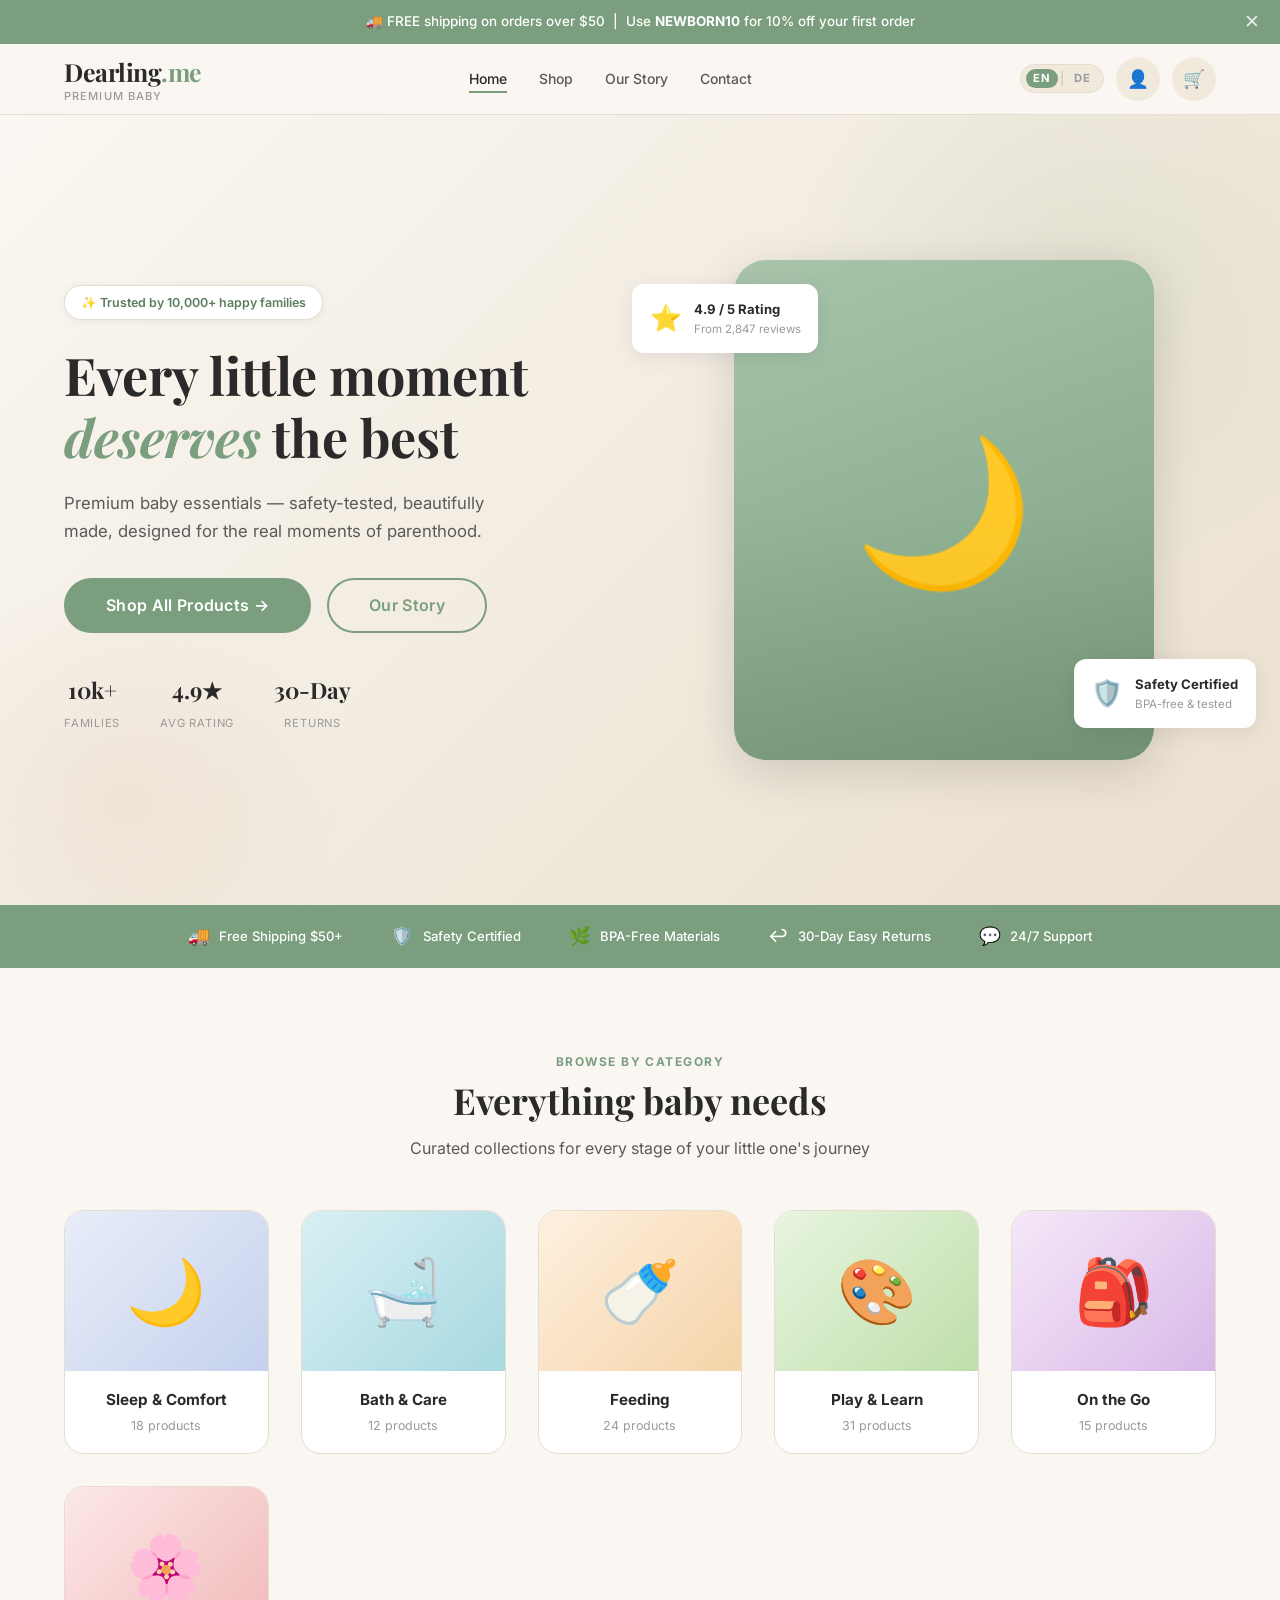
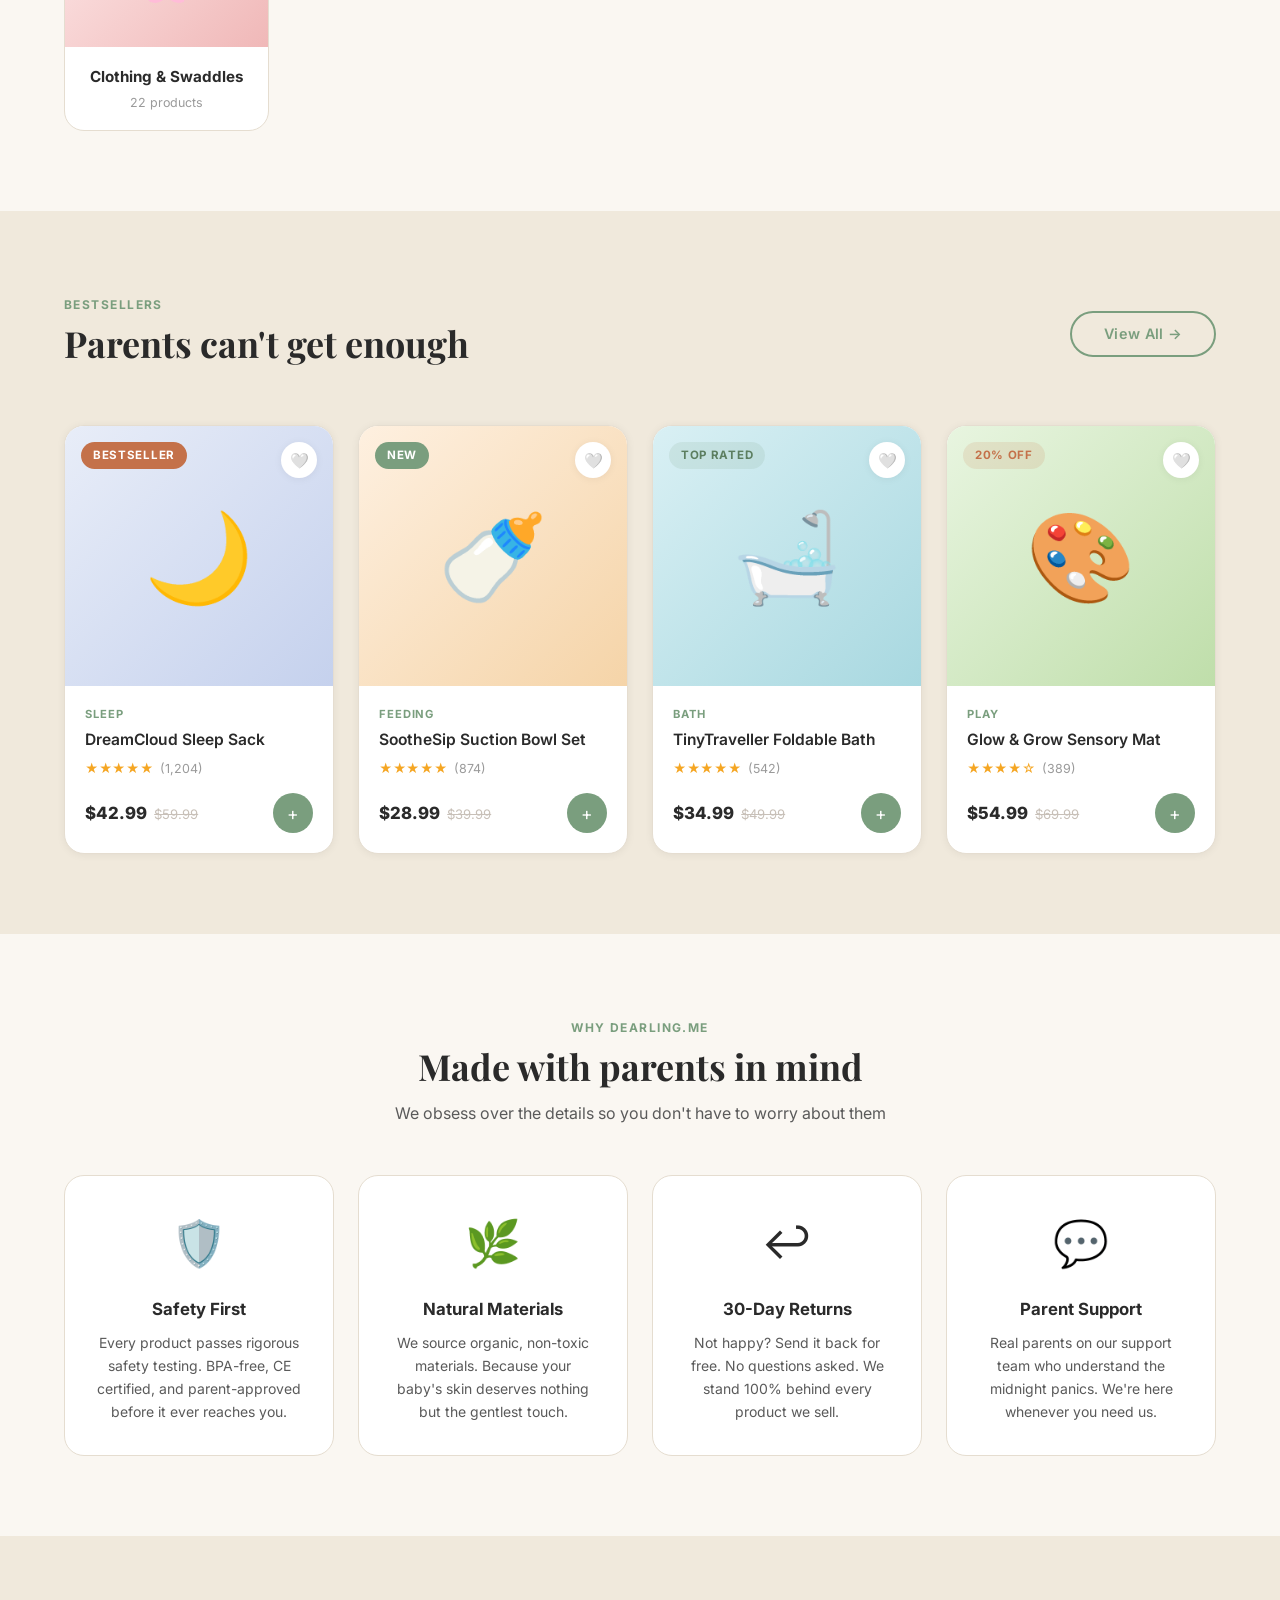
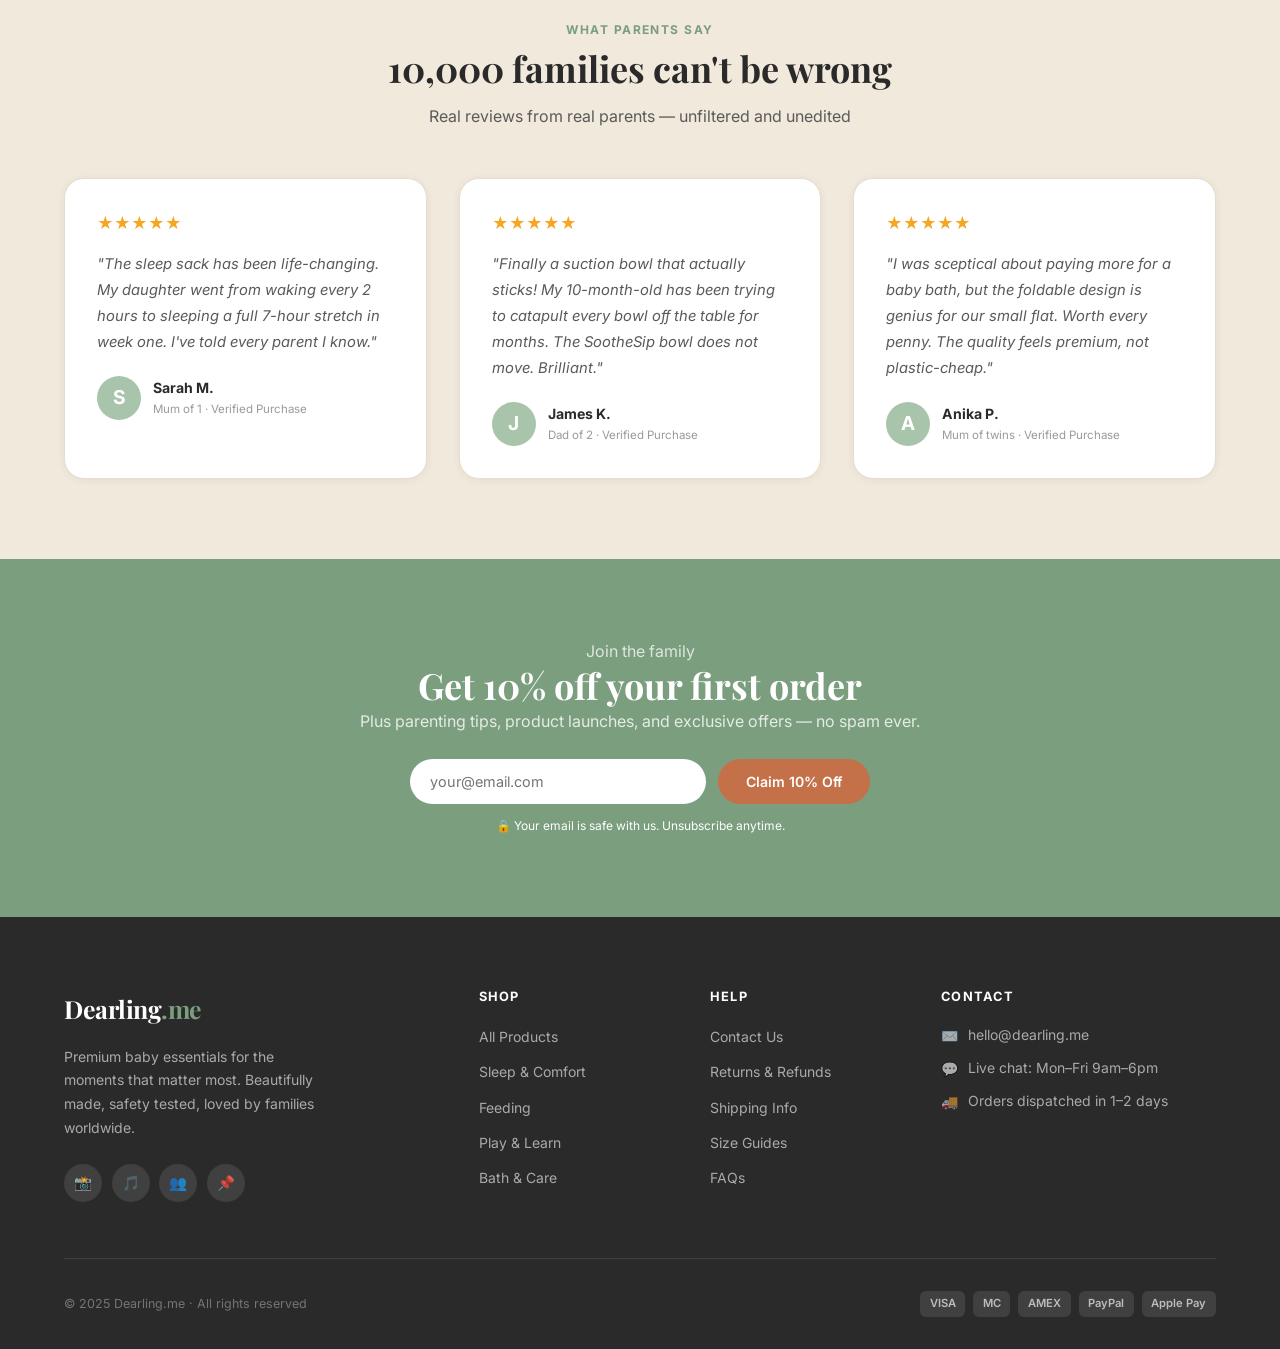
==== commit 34c54b67: "Add account button to nav across all pages with EN/DE i18n support Co-Authored-By: Claude Sonnet 4.6" ====
--- a/index.html
+++ b/index.html
@@ -35,6 +35,7 @@
             <span class="lang-sep">|</span>
             <button class="lang-btn" data-lang="de">DE</button>
           </div>
+          <a href="https://your-store.myshopify.com/account" class="account-btn" aria-label="My account" target="_blank">👤</a>
           <a href="pages/cart.html" class="cart-btn" aria-label="Shopping cart">
             🛒 <span class="cart-count"></span>
           </a>
@@ -54,6 +55,7 @@
       <li><a href="pages/shop.html" data-i18n="nav.shop">Shop</a></li>
       <li><a href="pages/about.html" data-i18n="nav.about">Our Story</a></li>
       <li><a href="pages/contact.html" data-i18n="nav.contact">Contact</a></li>
+      <li><a href="https://your-store.myshopify.com/account" data-i18n="nav.account" target="_blank">My Account 👤</a></li>
       <li><a href="pages/cart.html">Cart 🛒</a></li>
     </ul>
   </div>
--- a/css/style.css
+++ b/css/style.css
@@ -253,6 +253,19 @@
 }
 .cart-btn:hover { background: var(--sage); color: white; }
 
+.account-btn {
+  position: relative;
+  width: 44px; height: 44px;
+  border-radius: 50%;
+  background: var(--cream-dark);
+  display: flex; align-items: center; justify-content: center;
+  font-size: 1.1rem;
+  color: var(--dark);
+  transition: var(--transition);
+  text-decoration: none;
+}
+.account-btn:hover { background: var(--sage); color: white; }
+
 .cart-count {
   position: absolute;
   top: -4px; right: -4px;
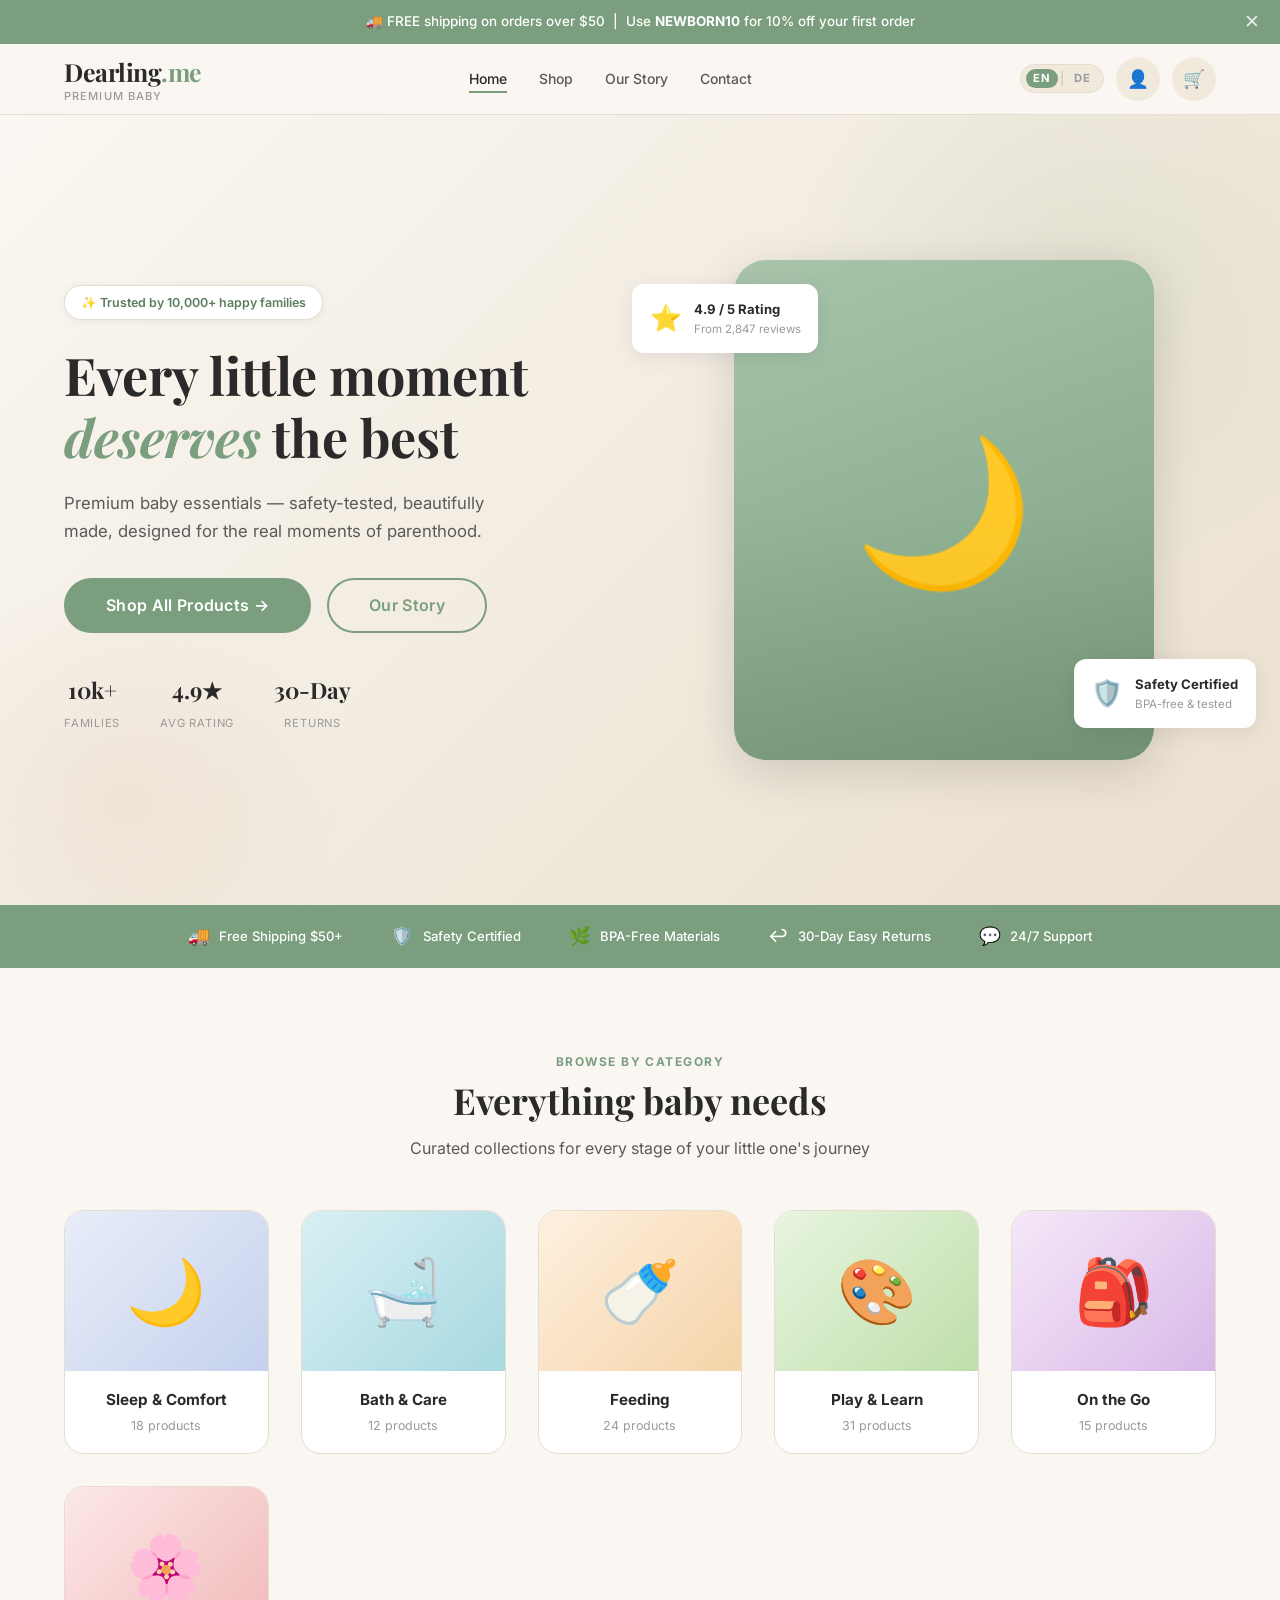
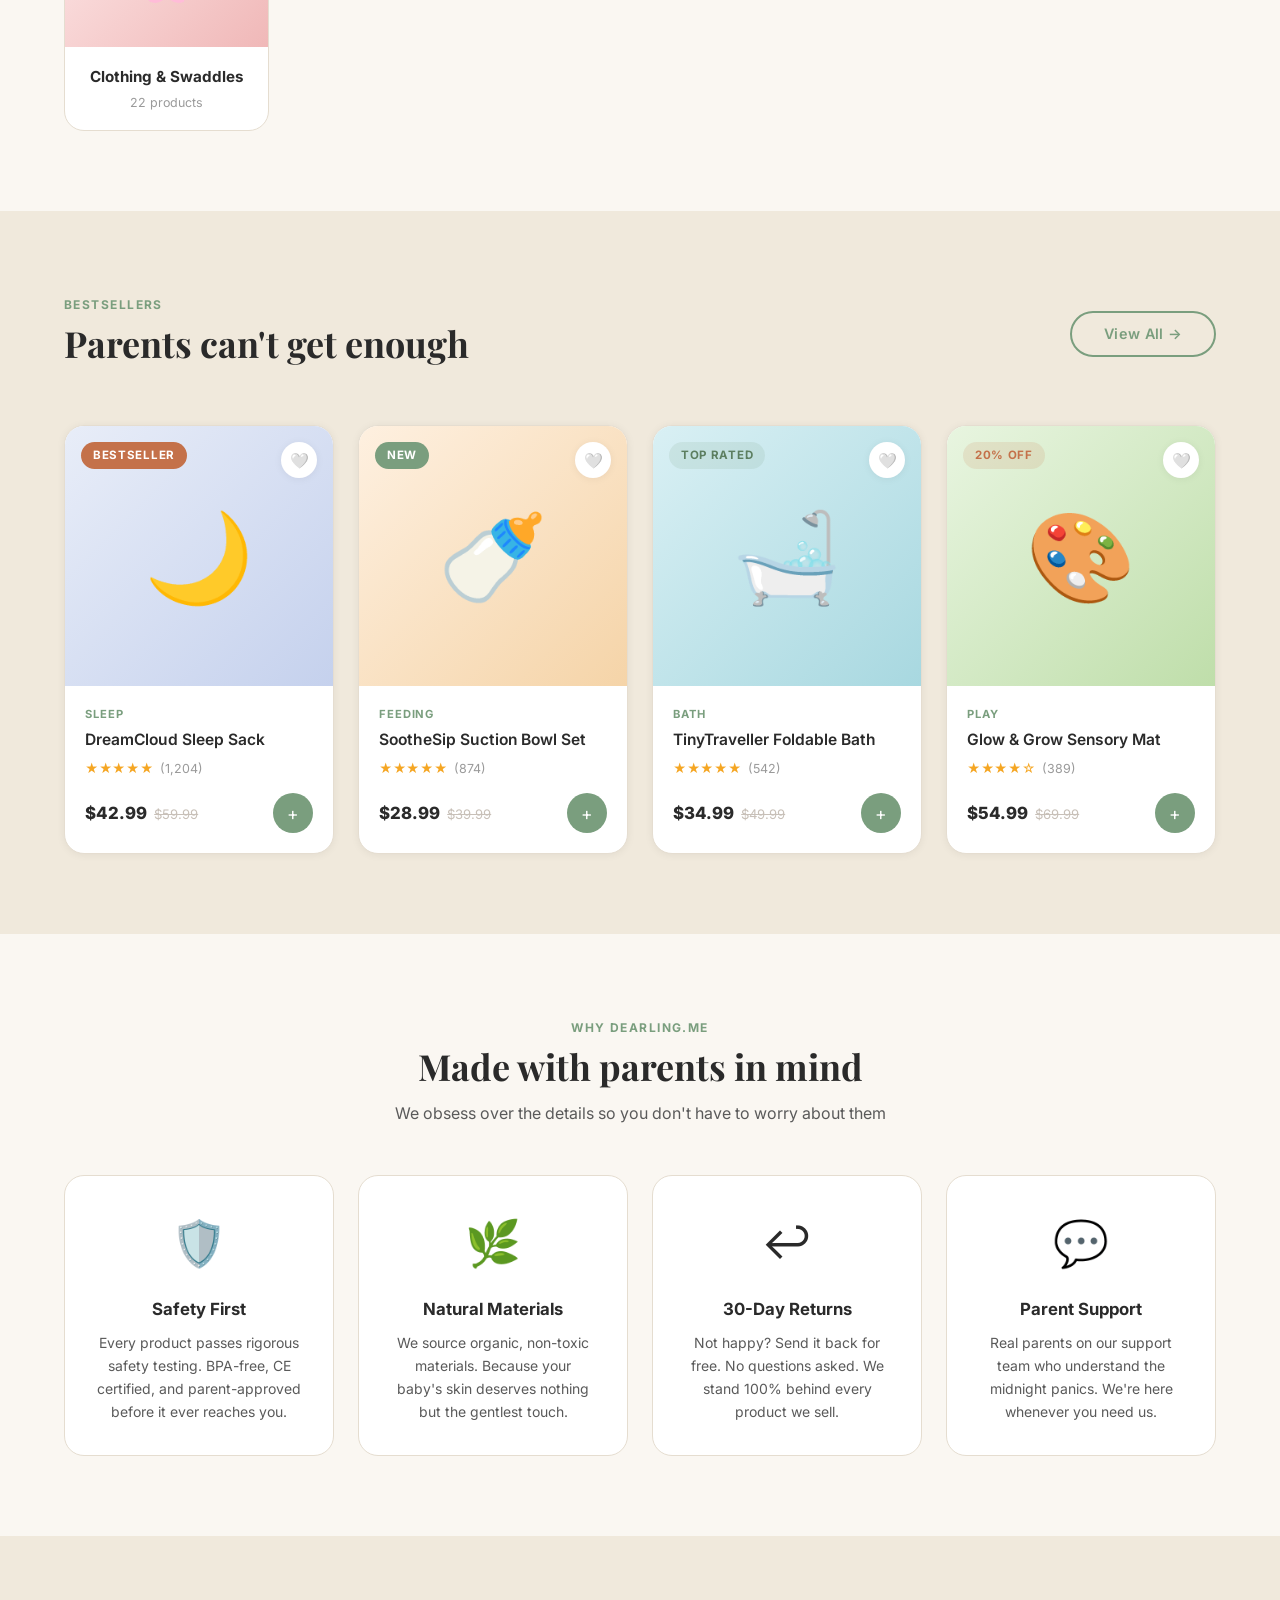
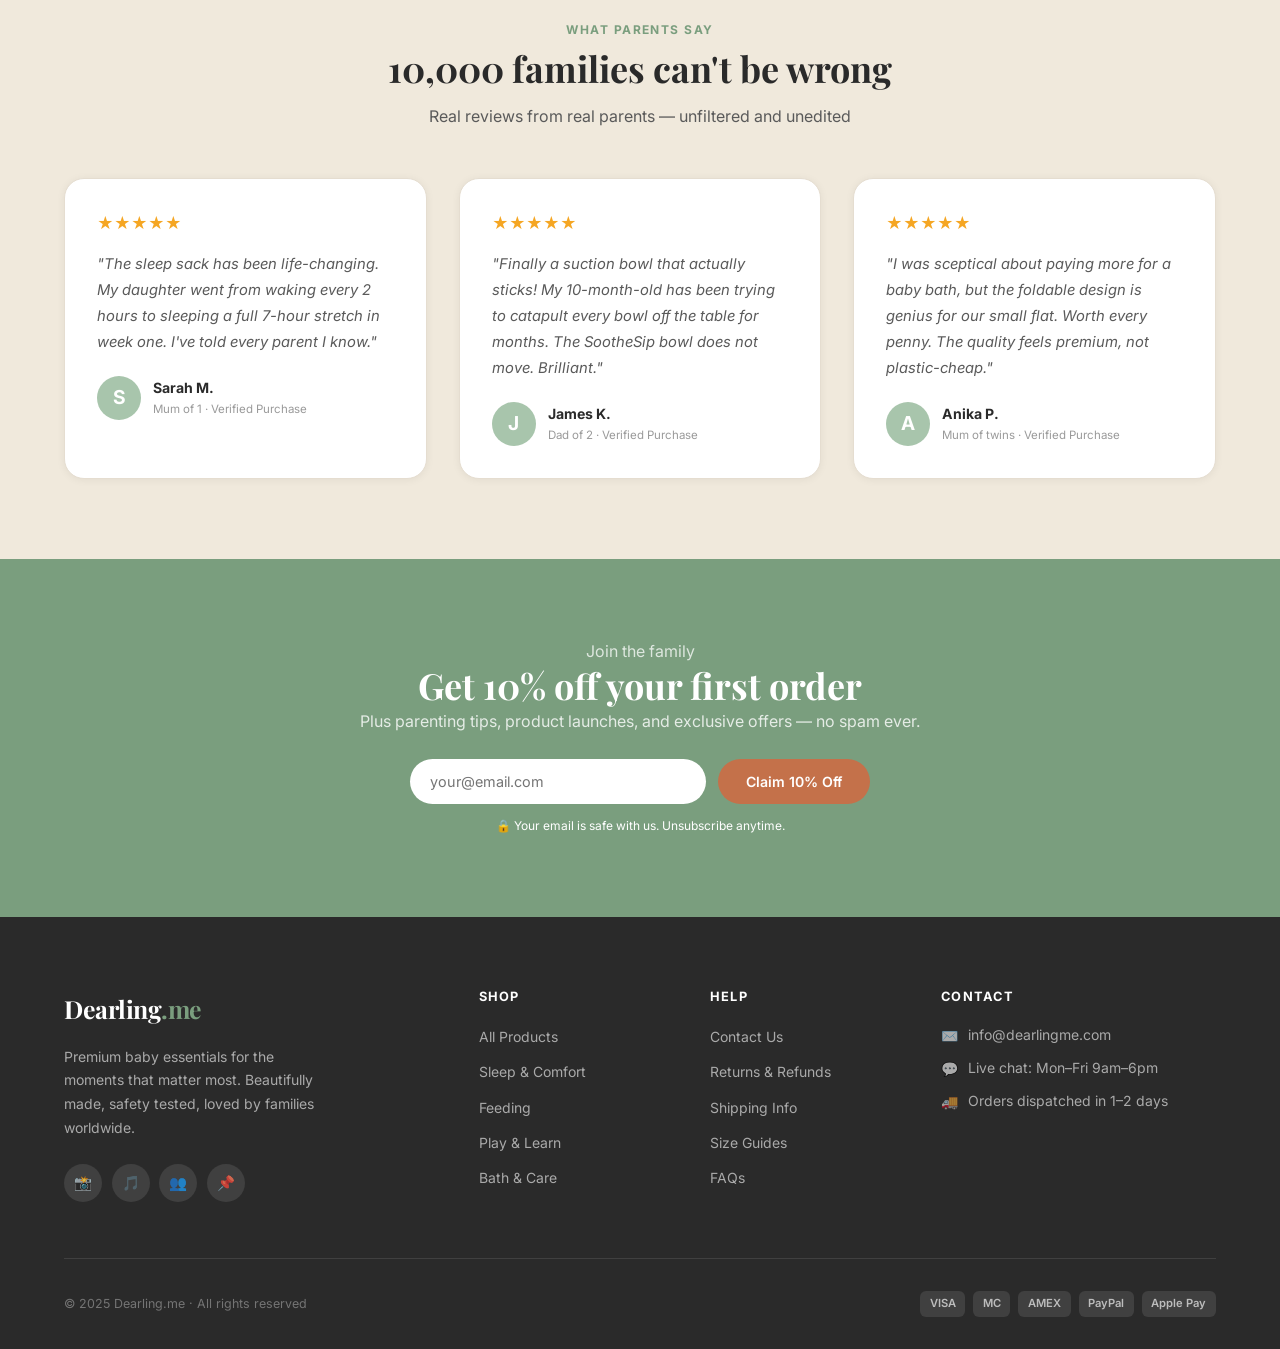
==== commit 12f02667: "Update contact email to info@dearlingme.com across all files Co-Authored-By: Claude Sonnet 4.6 <nore" ====
--- a/index.html
+++ b/index.html
@@ -384,7 +384,7 @@
         </div>
         <div class="footer-col">
           <h4 data-i18n="footer.contact">Contact</h4>
-          <div class="footer-contact-item"><span>✉️</span><span>hello@dearling.me</span></div>
+          <div class="footer-contact-item"><span>✉️</span><span>info@dearlingme.com</span></div>
           <div class="footer-contact-item"><span>💬</span><span data-i18n="footer.chat">Live chat: Mon–Fri 9am–6pm</span></div>
           <div class="footer-contact-item"><span>🚚</span><span data-i18n="footer.dispatch">Orders dispatched in 1–2 days</span></div>
         </div>
